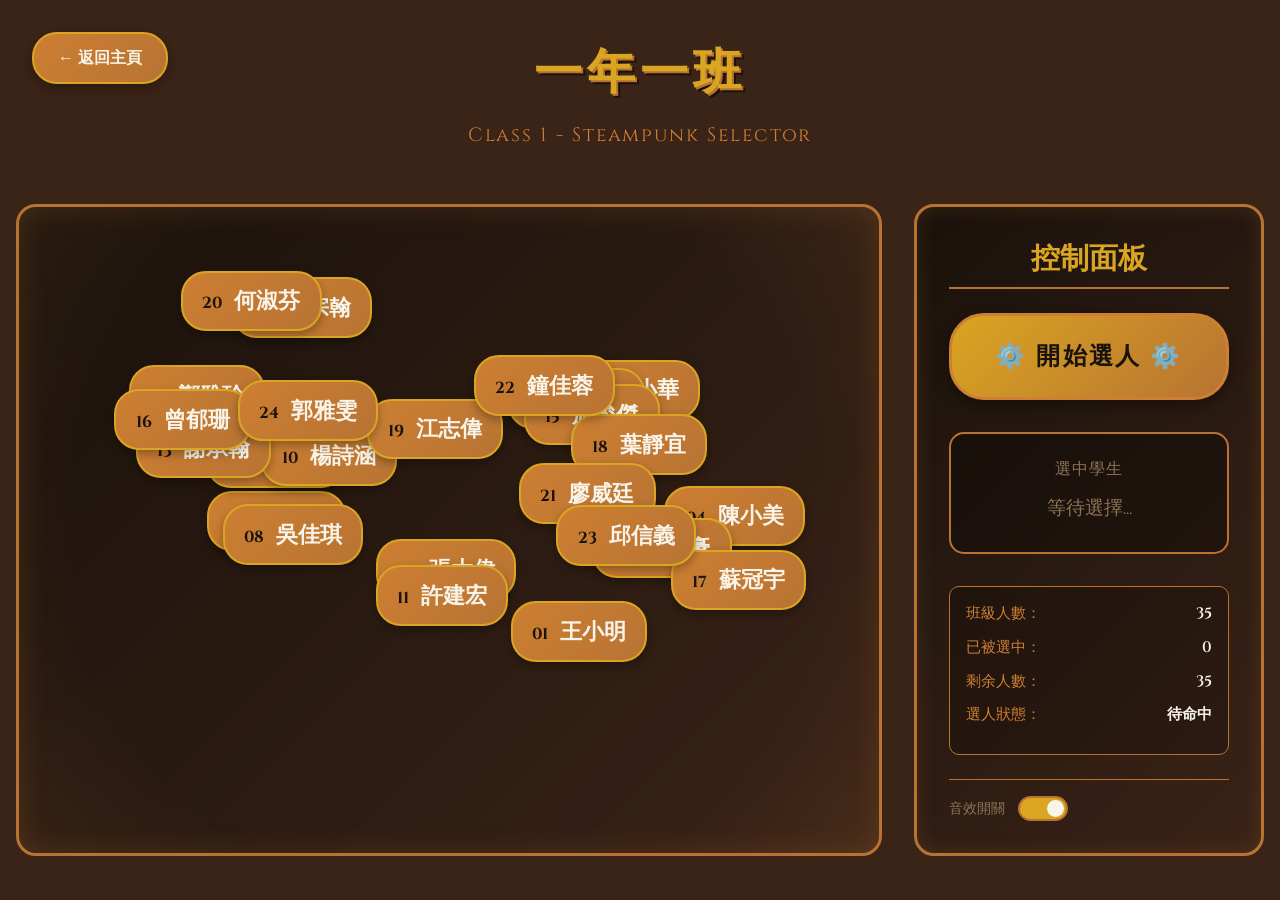
==== classes/class-1.html @ 06fc46eb "第一個版本" ====
<!DOCTYPE html>
<html lang="zh-TW">
<head>
    <meta charset="UTF-8">
    <meta name="viewport" content="width=device-width, initial-scale=1.0">
    <title>一年一班 - 蒸氣龐克選人系統</title>
    
    <!-- Google Fonts -->
    <link rel="preconnect" href="https://fonts.googleapis.com">
    <link rel="preconnect" href="https://fonts.gstatic.com" crossorigin>
    <link href="https://fonts.googleapis.com/css2?family=Cinzel:wght@400;600;700&family=Cinzel+Decorative:wght@700&display=swap" rel="stylesheet">
    
    <!-- 樣式 -->
    <link rel="stylesheet" href="../css/steampunk.css">
    <style>
        /* ===== 班級頁面專用樣式 ===== */
        :root {
            --selection-glow: #ffd700;
        }

        .class-page-container {
            max-width: 1400px;
            margin: 0 auto;
            padding: 1rem;
        }

        /* 頁面標題 */
        .class-header {
            text-align: center;
            padding: 1.5rem 0;
            margin-bottom: 2rem;
            position: relative;
        }

        .back-button {
            position: absolute;
            left: 1rem;
            top: 1rem;
            padding: 0.8rem 1.5rem;
            background: linear-gradient(135deg, var(--steampunk-bronze), var(--steampunk-copper));
            border: 2px solid var(--steampunk-gold);
            border-radius: 25px;
            color: var(--steam-white);
            text-decoration: none;
            font-family: var(--font-content);
            font-weight: 600;
            transition: all 0.3s ease;
            box-shadow: 0 4px 10px rgba(0,0,0,0.3);
        }

        .back-button:hover {
            transform: translateY(-2px);
            box-shadow: 0 6px 15px rgba(0,0,0,0.4);
            background: linear-gradient(135deg, var(--steampunk-gold), var(--steampunk-copper));
        }

        .class-title {
            font-family: var(--font-title);
            font-size: 3rem;
            color: var(--steampunk-gold);
            text-shadow: 2px 2px 0 var(--steampunk-copper), 4px 4px 0 rgba(0,0,0,0.5);
            margin-bottom: 1rem;
            letter-spacing: 0.1em;
        }

        .class-subtitle {
            font-size: 1.2rem;
            color: var(--steampunk-bronze);
            letter-spacing: 0.1em;
        }

        /* 主內容區域 */
        .main-content {
            display: grid;
            grid-template-columns: 1fr 350px;
            gap: 2rem;
            min-height: 600px;
        }

        /* 文字雲區域 */
        .text-cloud-container {
            background: linear-gradient(135deg, var(--steampunk-dark), rgba(58, 35, 23, 0.8));
            border: 3px solid var(--steampunk-copper);
            border-radius: 20px;
            padding: 2rem;
            position: relative;
            overflow: hidden;
            box-shadow: inset 0 0 30px rgba(184, 115, 51, 0.2);
            min-height: 500px;
        }

        .text-cloud-container::before {
            content: '';
            position: absolute;
            top: 0;
            left: 0;
            right: 0;
            bottom: 0;
            background: radial-gradient(circle at center, transparent 70%, rgba(184, 115, 51, 0.1));
            pointer-events: none;
        }

        .text-cloud-area {
            position: relative;
            width: 100%;
            height: 450px;
            overflow: hidden;
        }

        /* 單個學生文字雲元素 */
        .student-cloud-item {
            position: absolute;
            padding: 0.8rem 1.2rem;
            background: linear-gradient(135deg, var(--steampunk-bronze), var(--steampunk-copper));
            border: 2px solid var(--steampunk-gold);
            border-radius: 25px;
            cursor: pointer;
            transition: all 0.3s ease;
            user-select: none;
            box-shadow: 0 4px 10px rgba(0,0,0,0.3);
        }

        .student-cloud-item:hover {
            transform: scale(1.1);
            z-index: 10;
            box-shadow: 0 6px 15px rgba(0,0,0,0.4);
        }

        .student-cloud-item.highlighted {
            background: linear-gradient(135deg, var(--steampunk-gold), #ffd700);
            border-color: #fff;
            transform: scale(1.3);
            z-index: 20;
            box-shadow: 0 0 20px var(--selection-glow);
        }

        .student-cloud-item.selected {
            background: linear-gradient(135deg, #ffd700, var(--steampunk-gold));
            border-color: #fff;
            transform: scale(1.5);
            z-index: 30;
            animation: selection-glow 1s ease;
        }

        @keyframes selection-glow {
            0%, 100% { box-shadow: 0 0 30px var(--selection-glow); }
            50% { box-shadow: 0 0 50px var(--selection-growth), 0 0 70px var(--selection-glow); }
        }

        .seat-number {
            font-family: var(--font-content);
            font-size: 1rem;
            font-weight: 700;
            color: var(--steampunk-dark);
            margin-right: 0.5rem;
        }

        .student-name {
            font-family: var(--font-zh);
            font-size: 1.4rem;
            font-weight: 700;
            color: var(--steam-white);
        }

        /* 右側控制面板 */
        .control-panel {
            background: linear-gradient(135deg, var(--steampunk-dark), rgba(58, 35, 23, 0.8));
            border: 3px solid var(--steampunk-copper);
            border-radius: 20px;
            padding: 2rem;
            height: fit-content;
            box-shadow: inset 0 0 20px rgba(184, 115, 51, 0.2);
        }

        .panel-title {
            font-family: var(--font-title);
            font-size: 1.8rem;
            color: var(--steampunk-gold);
            text-align: center;
            margin-bottom: 1.5rem;
            padding-bottom: 0.5rem;
            border-bottom: 2px solid var(--steampunk-copper);
        }

        /* 選人按鈕 */
        .select-button {
            width: 100%;
            padding: 1.5rem 2rem;
            margin-bottom: 2rem;
            background: linear-gradient(135deg, var(--steampunk-gold), var(--steampunk-copper));
            border: 3px solid var(--steampunk-bronze);
            border-radius: 35px;
            color: var(--steampunk-dark);
            font-family: var(--font-title);
            font-size: 1.5rem;
            font-weight: 700;
            cursor: pointer;
            transition: all 0.3s ease;
            box-shadow: 0 5px 15px rgba(0,0,0,0.4);
            letter-spacing: 0.1em;
        }

        .select-button:hover {
            transform: translateY(-3px);
            box-shadow: 0 8px 20px rgba(0,0,0,0.5);
            background: linear-gradient(135deg, #ffd700, var(--steampunk-gold));
        }

        .select-button:active {
            transform: translateY(-1px);
        }

        .select-button:disabled {
            opacity: 0.6;
            cursor: not-allowed;
            transform: none;
        }

        /* 結果顯示區域 */
        .result-area {
            background: rgba(0,0,0,0.3);
            border: 2px solid var(--steampunk-copper);
            border-radius: 15px;
            padding: 1.5rem;
            margin-bottom: 2rem;
            min-height: 120px;
            display: flex;
            flex-direction: column;
            align-items: center;
            justify-content: center;
        }

        .result-label {
            font-family: var(--font-content);
            font-size: 1rem;
            color: var(--steam-gray);
            margin-bottom: 0.5rem;
            letter-spacing: 0.05em;
        }

        .result-display {
            font-family: var(--font-title);
            font-size: 2rem;
            color: var(--steampunk-gold);
            text-align: center;
            min-height: 2.5rem;
            display: flex;
            align-items: center;
            justify-content: center;
        }

        .result-display .seat {
            font-size: 1.5rem;
            margin-right: 0.5rem;
            color: var(--steampunk-copper);
        }

        .result-display .name {
            font-size: 2.2rem;
            font-weight: 700;
        }

        /* 統計資訊 */
        .stats-area {
            background: rgba(0,0,0,0.2);
            border: 1px solid var(--steampunk-copper);
            border-radius: 10px;
            padding: 1rem;
        }

        .stat-item {
            display: flex;
            justify-content: space-between;
            margin-bottom: 0.8rem;
            font-family: var(--font-content);
            font-size: 0.95rem;
        }

        .stat-label {
            color: var(--steampunk-bronze);
        }

        .stat-value {
            color: var(--steam-white);
            font-weight: 600;
        }

        /* 音效控制 */
        .audio-controls {
            margin-top: 1.5rem;
            padding-top: 1rem;
            border-top: 1px solid var(--steampunk-copper);
        }

        .audio-toggle {
            display: flex;
            align-items: center;
            gap: 0.8rem;
            font-family: var(--font-content);
            font-size: 0.9rem;
            color: var(--steam-gray);
        }

        .toggle-switch {
            width: 50px;
            height: 25px;
            background: var(--steampunk-dark);
            border: 2px solid var(--steampunk-copper);
            border-radius: 13px;
            position: relative;
            cursor: pointer;
            transition: background 0.3s ease;
        }

        .toggle-switch.active {
            background: var(--steampunk-gold);
        }

        .toggle-switch::before {
            content: '';
            position: absolute;
            top: 2px;
            left: 2px;
            width: 17px;
            height: 17px;
            background: var(--steam-white);
            border-radius: 50%;
            transition: transform 0.3s ease;
        }

        .toggle-switch.active::before {
            transform: translateX(25px);
        }

        /* 響應式設計 */
        @media (max-width: 1024px) {
            .main-content {
                grid-template-columns: 1fr;
                gap: 1.5rem;
            }

            .class-title {
                font-size: 2.2rem;
            }
        }

        @media (max-width: 768px) {
            .class-page-container {
                padding: 0.5rem;
            }

            .class-title {
                font-size: 1.8rem;
            }

            .text-cloud-container {
                padding: 1rem;
            }

            .text-cloud-area {
                height: 350px;
            }

            .control-panel {
                padding: 1.5rem;
            }

            .student-cloud-item {
                padding: 0.6rem 1rem;
            }

            .student-name {
                font-size: 1.2rem;
            }

            .select-button {
                font-size: 1.2rem;
                padding: 1.2rem 1.5rem;
            }

            .back-button {
                position: relative;
                left: 0;
                top: 0;
                margin-bottom: 1rem;
                display: inline-block;
            }
        }

        /* 載入動畫 */
        .loading-overlay {
            position: fixed;
            top: 0;
            left: 0;
            width: 100%;
            height: 100%;
            background: rgba(26, 18, 12, 0.95);
            display: flex;
            flex-direction: column;
            justify-content: center;
            align-items: center;
            z-index: 1000;
            transition: opacity 0.5s ease;
        }

        .loading-overlay.fade-out {
            opacity: 0;
            pointer-events: none;
        }

        .loading-text {
            font-family: var(--font-title);
            font-size: 2rem;
            color: var(--steampunk-gold);
            margin-bottom: 2rem;
            letter-spacing: 0.1em;
        }

        .loading-gear {
            width: 100px;
            height: 100px;
            border: 5px solid var(--steampunk-copper);
            border-top: 5px solid var(--steampunk-gold);
            border-radius: 50%;
            animation: loading-rotate 1s linear infinite;
        }

        @keyframes loading-rotate {
            from { transform: rotate(0deg); }
            to { transform: rotate(360deg); }
        }
    </style>
</head>
<body>
    <!-- 載入畫面 -->
    <div class="loading-overlay" id="loadingOverlay">
        <div class="loading-text">系統初始化中...</div>
        <div class="loading-gear"></div>
    </div>

    <!-- 主容器 -->
    <div class="class-page-container">
        <!-- 頁面標題 -->
        <header class="class-header">
            <a href="../index.html" class="back-button">← 返回主頁</a>
            <h1 class="class-title">一年一班</h1>
            <p class="class-subtitle">Class 1 - Steampunk Selector</p>
        </header>

        <!-- 主內容區域 -->
        <div class="main-content">
            <!-- 文字雲區域 -->
            <div class="text-cloud-container">
                <div class="text-cloud-area" id="textCloudArea">
                    <!-- 學生文字雲將由 JavaScript 動態生成 -->
                </div>
            </div>

            <!-- 控制面板 -->
            <aside class="control-panel">
                <h2 class="panel-title">控制面板</h2>
                
                <!-- 選人按鈕 -->
                <button class="select-button" id="selectButton" onclick="startSelection()">
                    ⚙️ 開始選人 ⚙️
                </button>

                <!-- 結果顯示 -->
                <div class="result-area">
                    <div class="result-label">選中學生</div>
                    <div class="result-display" id="resultDisplay">
                        <span style="color: var(--steam-gray); font-size: 1.2rem;">等待選擇...</span>
                    </div>
                </div>

                <!-- 統計資訊 -->
                <div class="stats-area">
                    <div class="stat-item">
                        <span class="stat-label">班級人數：</span>
                        <span class="stat-value" id="totalStudents">35</span>
                    </div>
                    <div class="stat-item">
                        <span class="stat-label">已被選中：</span>
                        <span class="stat-value" id="selectedCount">0</span>
                    </div>
                    <div class="stat-item">
                        <span class="stat-label">剩余人數：</span>
                        <span class="stat-value" id="remainingCount">35</span>
                    </div>
                    <div class="stat-item">
                        <span class="stat-label">選人狀態：</span>
                        <span class="stat-value" id="selectionStatus">待命中</span>
                    </div>
                </div>

                <!-- 音效控制 -->
                <div class="audio-controls">
                    <div class="audio-toggle">
                        <span>音效開關</span>
                        <div class="toggle-switch active" id="audioToggle" onclick="toggleAudio()"></div>
                    </div>
                </div>
            </aside>
        </div>
    </div>

    <!-- JavaScript -->
    <script src="../js/text-cloud.js"></script>
    <script src="../js/student-picker.js"></script>
    <script>
        // 班級專屬數據 - 一年一班學生
        const currentClassData = [
            { seat: '01', name: '王小明' },
            { seat: '02', name: '李小華' },
            { seat: '03', name: '張大偉' },
            { seat: '04', name: '陳小美' },
            { seat: '05', name: '劉小強' },
            { seat: '06', name: '林雅惠' },
            { seat: '07', name: '黃志豪' },
            { seat: '08', name: '吳佳琪' },
            { seat: '09', name: '蔡宗翰' },
            { seat: '10', name: '楊詩涵' },
            { seat: '11', name: '許建宏' },
            { seat: '12', name: '鄭雅玲' },
            { seat: '13', name: '謝承翰' },
            { seat: '14', name: '周曉婷' },
            { seat: '15', name: '施俊傑' },
            { seat: '16', name: '曾郁珊' },
            { seat: '17', name: '蘇冠宇' },
            { seat: '18', name: '葉靜宜' },
            { seat: '19', name: '江志偉' },
            { seat: '20', name: '何淑芬' },
            { seat: '21', name: '廖威廷' },
            { seat: '22', name: '鐘佳蓉' },
            { seat: '23', name: '邱信義' },
            { seat: '24', name: '郭雅雯' },
            { seat: '25', name: '簡明豪' },
            { seat: '26', name: '袁美玲' },
            { seat: '27', name: '林凱文' },
            { seat: '28', name: '翁雅琪' },
            { seat: '29', name: '溫家豪' },
            { seat: '30', name: '余雅婷' },
            { seat: '31', name: '葉俊宏' },
            { seat: '32', name: '游雅慧' },
            { seat: '33', name: '李智偉' },
            { seat: '34', name: '陳雅萍' },
            { seat: '35', name: '張家豪' }
        ];

        // 頁面初始化
        document.addEventListener('DOMContentLoaded', function() {
            initializeClassPage();
        });

        function initializeClassPage() {
            // 隱藏載入畫面
            setTimeout(() => {
                document.getElementById('loadingOverlay').classList.add('fade-out');
            }, 1000);

            // 初始化文字雲
            const textCloudArea = document.getElementById('textCloudArea');
            initializeTextCloud(textCloudArea, currentClassData);

            // 初始化選人系統
            initializeStudentPicker(currentClassData);

            // 初始化音效
            initializeAudio();

            console.log('一年一班頁面初始化完成 🎓⚙️');
        }
    </script>
</body>
</html>
---- css/steampunk.css ----
/* =================================
 * 蒸氣龐克風格核心樣式
 * Steamvunk CSS Theme
 * ================================= */

@import url('https://fonts.googleapis.com/css2?family=Cinzel:wght@400;600;700&family=Cinzel+Decorative:wght@700&display=swap');

/* ===== 變數定義 ===== */
:root {
  --steampunk-brown: #3a2317;     /* 主背景 - 深褐色 */
  --steampunk-copper: #b87333;    /* 銅色 - 強調色 */
  --steampunk-bronze: #cd7f32;    /* 青銅色 - 次要色 */
  --steampunk-gold: #daa520;      /* 金色 - 高光 */
  --steampunk-rust: #9e3e0f;      /* 鏽色 - 細節 */
  --steampunk-dark: #1a120c;       /* 極深色 - 深度 */
  --steam-white: #f8f4e9;         /* 米白色 */
  --steam-gray: #8b7355;          /* 蒸汽灰 */
  /* 字體變數 */
  --font-title: 'Cinzel Decorative', serif;
  --font-content: 'Cinzel', serif;
  --font-zh: 'Noto Serif TC', '微軟正黑體', 'Microsoft JhengHei', serif;
}

/* ===== 全局樣式 ===== */
* {
  margin: 0;
  padding: 0;
  box-sizing: border-box;
}

body {
  font-family: var(--font-content), var(--font-zh);
  background-color: var(--steampunk-brown);
  color: var(--steam-white);
  overflow-x: hidden;
  position: relative;
  min-height: 100vh;
}

/* ===== 背景動畫 - 蒸汽粒子 ===== */
.bg-animation {
  position: fixed;
  top: 0;
  left: 0;
  width: 100%;
  height: 100%;
  z-index: -1;
  pointer-events: none;
}

.steam-particle {
  position: absolute;
  background: radial-gradient(circle, rgba(184, 115, 51, 0.3) 0%, transparent 70%);
  border-radius: 50%;
  animation: steam-float 15s infinite;
}

.steam-particle:nth-child(1) { width: 80px; height: 80px; top: 10%; left: 5%; animation-delay: 0s; }
.steam-particle:nth-child(2) { width: 60px; height: 60px; top: 70%; left: 85%; animation-delay: 3s; }
.steam-particle:nth-child(3) { width: 100px; height: 100px; top: 40%; left: 60%; animation-delay: 6s; }
.steam-particle:nth-child(4) { width: 50px; height: 50px; top: 80%; left: 20%; animation-delay: 9s; }
.steam-particle:nth-child(5) { width: 70px; height: 70px; top: 20%; left: 75%; animation-delay: 12s; }

@keyframes steam-float {
  0% {
    transform: translateY(0) translateX(0) scale(0.8);
    opacity: 0.3;
  }
  25% {
    transform: translateY(-50px) translateX(20px) scale(1);
    opacity: 0.5;
  }
  50% {
    transform: translateY(-100px) translateX(-10px) scale(1.2);
    opacity: 0.4;
  }
  75% {
    transform: translateY(-150px) translateX(30px) scale(1);
    opacity: 0.2;
  }
  100% {
    transform: translateY(-200px) translateX(0) scale(0.8);
    opacity: 0;
  }
}

/* ===== 背景齒輪 ===== */
.gear-bg {
  position: absolute;
  background: linear-gradient(45deg, var(--steampunk-copper), var(--steampunk-bronze));
  border-radius: 50%;
  opacity: 0.1;
  animation: gear-rotate 60s linear infinite;
}

.gear-bg::before {
  content: '';
  position: absolute;
  top: 20%;
  left: 20%;
  width: 60%;
  height: 60%;
  background: var(--steampunk-brown);
  border-radius: 50%;
}

.gear-bg::after {
  content: '';
  position: absolute;
  top: 0;
  left: 45%;
  width: 10%;
  height: 100%;
  background: var(--steampunk-copper);
  box-shadow: 
    0 0 0 15px var(--steampunk-copper),
    0 0 0 30px var(--steampunk-brown),
    0 0 0 40px var(--steampunk-copper);
}

#gear1 {
  width: 200px;
  height: 200px;
  top: -50px;
  right: -50px;
  animation-duration: 120s;
}

#gear2 {
  width: 150px;
  height: 150px;
  bottom: 10%;
  left: -30px;
  animation-duration: 80s;
  animation-direction: reverse;
}

@keyframes gear-rotate {
  from { transform: rotate(0deg); }
  to { transform: rotate(360deg); }
}

/* ===== 主容器 ===== */
.main-container {
  max-width: 1200px;
  margin: 0 auto;
  padding: 2rem;
  position: relative;
  z-index: 10;
}

/* ===== 標題區域 ===== */
.title-section {
  text-align: center;
  margin-bottom: 4rem;
  padding: 2rem 0;
  position: relative;
}

.title-decoration {
  display: flex;
  align-items: center;
  justify-content: center;
  gap: 2rem;
  margin-bottom: 1rem;
}

.gear-title {
  width: 60px;
  height: 60px;
  background: radial-gradient(circle, var(--steampunk-gold) 20%, var(--steampunk-copper) 40%, transparent 60%);
  border: 3px solid var(--steampunk-gold);
  border-radius: 50%;
  position: relative;
  animation: gear-rotate 20s linear infinite;
}

.gear-title::before {
  content: '';
  position: absolute;
  top: 30%;
  left: 30%;
  width: 40%;
  height: 40%;
  background: var(--steampunk-brown);
  border-radius: 50%;
}

.steampunk-main-title {
  font-family: var(--font-title);
  font-size: 3.5rem;
  font-weight: 700;
  color: var(--steampunk-gold);
  text-shadow: 
    3px 3px 0 var(--steampunk-copper),
    6px 6px 0 rgba(0, 0, 0, 0.5);
  letter-spacing: 0.1em;
  line-height: 1.2;
}

.subtitle {
  font-family: var(--font-content);
  font-size: 1.2rem;
  color: var(--steampunk-bronze);
  letter-spacing: 0.1em;
  margin-top: 0.5rem;
}

.deco-line {
  width: 200px;
  height: 4px;
  margin: 2rem auto 0;
  background: linear-gradient(to right, transparent, var(--steampunk-copper), var(--steampunk-gold), var(--steampunk-copper), transparent);
  position: relative;
}

.deco-line::before,
.deco-line::after {
  content: '◆';
  position: absolute;
  top: -8px;
  color: var(--steampunk-gold);
  font-size: 1.5rem;
}

.deco-line::before { left: -20px; }
.deco-line::after { right: -20px; }

/* ===== 區域標題 ===== */
.section-title {
  font-family: var(--font-title);
  font-size: 2.5rem;
  font-weight: 700;
  color: var(--steampunk-gold);
  text-align: center;
  margin-bottom: 3rem;
  text-shadow: 2px 2px 0 var(--steampunk-copper);
  letter-spacing: 0.1em;
}

/* ===== 班級網格 ===== */
.class-grid {
  display: grid;
  grid-template-columns: repeat(auto-fit, minmax(300px, 1fr));
  gap: 2rem;
  margin-bottom: 4rem;
}

/* ===== 班級卡片 ===== */
.class-card {
  display: block;
  text-decoration: none;
  color: inherit;
  position: relative;
  transition: transform 0.3s ease, filter 0.3s ease;
}

.class-card:hover {
  transform: translateY(-5px);
  filter: brightness(1.2);
}

.card-content {
  background: linear-gradient(135deg, var(--steampunk-dark), var(--steampunk-brown));
  border: 3px solid var(--steampunk-copper);
  border-radius: 15px;
  padding: 2rem;
  position: relative;
  overflow: hidden;
  box-shadow: 
    0 5px 15px rgba(0, 0, 0, 0.5),
    inset 0 0 20px rgba(184, 115, 51, 0.2);
}

.card-content::before {
  content: '';
  position: absolute;
  top: -2px;
  left: -2px;
  right: -2px;
  bottom: -2px;
  background: linear-gradient(45deg, var(--steampunk-gold), var(--steampunk-copper), var(--steampunk-bronze));
  border-radius: 15px;
  opacity: 0.3;
  z-index: -1;
}

.class-icon {
  display: flex;
  align-items: center;
  justify-content: center;
  margin-bottom: 1.5rem;
  position: relative;
}

.gear-small {
  width: 80px;
  height: 80px;
  background: radial-gradient(circle, var(--steampunk-gold) 25%, var(--steampunk-copper) 45%, transparent 55%);
  border: 4px solid var(--steampunk-gold);
  border-radius: 50%;
  position: relative;
  animation: gear-rotate 10s linear infinite;
}

.gear-small::before {
  content: '';
  position: absolute;
  top: 25%;
  left: 25%;
  width: 50%;
  height: 50%;
  background: var(--steampunk-dark);
  border-radius: 50%;
}

.class-number {
  position: absolute;
  font-family: var(--font-content);
  font-size: 1.8rem;
  font-weight: 700;
  color: var(--steam-white);
  text-shadow: 1px 1px 2px rgba(0, 0, 0, 0.8);
}

.class-name {
  font-family: var(--font-title);
  font-size: 1.8rem;
  font-weight: 700;
  color: var(--steampunk-bronze);
  text-align: center;
  margin-bottom: 0.5rem;
  letter-spacing: 0.05em;
}

.class-info {
  font-family: var(--font-content);
  font-size: 1.1rem;
  color: var(--steam-gray);
  text-align: center;
  margin-bottom: 1.5rem;
}

/* 卡片裝飾鉚釘 */
.card-decoration {
  display: flex;
  justify-content: space-between;
  position: absolute;
  bottom: 10px;
  left: 20px;
  right: 20px;
}

.rivet {
  width: 12px;
  height: 12px;
  background: radial-gradient(circle, var(--steampunk-gold) 20%, var(--steampunk-copper) 80%);
  border-radius: 50%;
  box-shadow: inset 1px 1px 2px rgba(0, 0, 0, 0.5);
}

/* 新增班級卡片 */
.add-new-card .card-content {
  background: linear-gradient(135deg, var(--steampunk-dark), var(--steampunk-brown));
  border: 3px dashed var(--steampunk-copper);
  opacity: 0.7;
}

.add-new-card:hover .card-content {
  opacity: 1;
  border-style: solid;
}

.add-new-card .plus-icon {
  font-size: 3rem;
  color: var(--steampunk-gold);
  font-weight: 700;
}

/* ===== 底部裝飾 ===== */
.bottom-decoration {
  margin-top: 4rem;
  padding-top: 2rem;
  border-top: 2px solid var(--steampunk-copper);
}

.steam-pipe {
  display: flex;
  align-items: center;
  justify-content: center;
  margin-bottom: 2rem;
}

.pipe-section {
  width: 100px;
  height: 30px;
  background: linear-gradient(to bottom, var(--steampunk-copper), var(--steampunk-bronze));
  border: 2px solid var(--steampunk-gold);
  position: relative;
}

.pipe-section::before,
.pipe-section::after {
  content: '';
  position: absolute;
  top: -5px;
  width: 4px;
  height: 40px;
  background: var(--steampunk-gold);
}

.pipe-section::before { left: 10px; }
.pipe-section::after { right: 10px; }

.pipe-valve {
  width: 40px;
  height: 40px;
  background: radial-gradient(circle, var(--steampunk-gold) 30%, var(--steampunk-copper));
  border: 3px solid var(--steampunk-bronze);
  border-radius: 50%;
  position: relative;
  margin: 0 -5px;
}

.pipe-valve::before {
  content: '';
  position: absolute;
  top: 50%;
  left: 50%;
  transform: translate(-50%, -50%);
  width: 3px;
  height: 20px;
  background: var(--steampunk-dark);
}

.copyright {
  text-align: center;
  font-family: var(--font-content);
  font-size: 0.9rem;
  color: var(--steam-gray);
  letter-spacing: 0.05em;
}

/* ===== 響應式設計 ===== */
@media (max-width: 768px) {
  .main-container {
    padding: 1rem;
  }
  
  .steampunk-main-title {
    font-size: 2.5rem;
  }
  
  .title-decoration {
    flex-direction: column;
    gap: 1rem;
  }
  
  .section-title {
    font-size: 2rem;
  }
  
  .class-grid {
    grid-template-columns: 1fr;
    gap: 1.5rem;
  }
  
  .card-content {
    padding: 1.5rem;
  }
  
  .gear-small {
    width: 60px;
    height: 60px;
  }
  
  .class-name {
    font-size: 1.5rem;
  }
}

@media (max-width: 480px) {
  .steampunk-main-title {
    font-size: 2rem;
  }
  
  .card-content {
    padding: 1.2rem;
  }
}
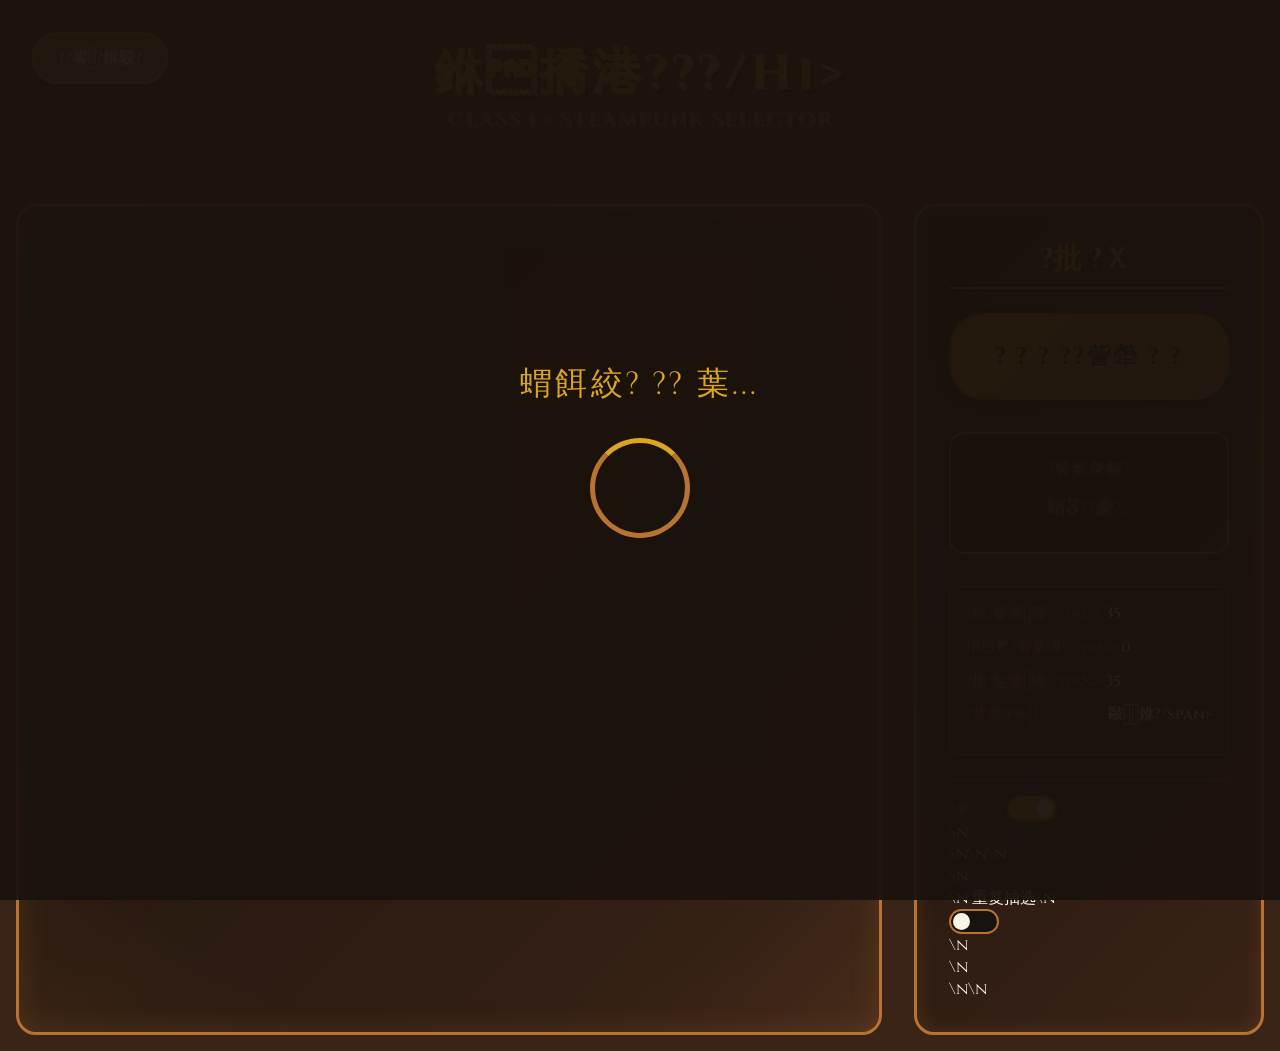
==== commit 37356f4f: "第二個版本" ====
--- a/classes/class-1.html
+++ b/classes/class-1.html
@@ -1,19 +1,19 @@
-<!DOCTYPE html>
+﻿<!DOCTYPE html>
 <html lang="zh-TW">
 <head>
     <meta charset="UTF-8">
     <meta name="viewport" content="width=device-width, initial-scale=1.0">
-    <title>一年一班 - 蒸氣龐克選人系統</title>
+    <title>銝撟港???- ?豢除樴??訾犖蝟餌絞</title>
     
     <!-- Google Fonts -->
     <link rel="preconnect" href="https://fonts.googleapis.com">
     <link rel="preconnect" href="https://fonts.gstatic.com" crossorigin>
     <link href="https://fonts.googleapis.com/css2?family=Cinzel:wght@400;600;700&family=Cinzel+Decorative:wght@700&display=swap" rel="stylesheet">
     
-    <!-- 樣式 -->
+    <!-- 璅?? -->
     <link rel="stylesheet" href="../css/steampunk.css">
     <style>
-        /* ===== 班級頁面專用樣式 ===== */
+        /* ===== ?剔??撠璅?? ===== */
         :root {
             --selection-glow: #ffd700;
         }
@@ -24,7 +24,7 @@
             padding: 1rem;
         }
 
-        /* 頁面標題 */
+        /* ?璅? */
         .class-header {
             text-align: center;
             padding: 1.5rem 0;
@@ -69,7 +69,7 @@
             letter-spacing: 0.1em;
         }
 
-        /* 主內容區域 */
+        /* 銝餃摰孵???*/
         .main-content {
             display: grid;
             grid-template-columns: 1fr 350px;
@@ -77,7 +77,7 @@
             min-height: 600px;
         }
 
-        /* 文字雲區域 */
+        /* ???脣???*/
         .text-cloud-container {
             background: linear-gradient(135deg, var(--steampunk-dark), rgba(58, 35, 23, 0.8));
             border: 3px solid var(--steampunk-copper);
@@ -107,7 +107,7 @@
             overflow: hidden;
         }
 
-        /* 單個學生文字雲元素 */
+        /* ?桀飛??摮?? */
         .student-cloud-item {
             position: absolute;
             padding: 0.8rem 1.2rem;
@@ -162,7 +162,7 @@
             color: var(--steam-white);
         }
 
-        /* 右側控制面板 */
+        /* ?喳?批?Ｘ */
         .control-panel {
             background: linear-gradient(135deg, var(--steampunk-dark), rgba(58, 35, 23, 0.8));
             border: 3px solid var(--steampunk-copper);
@@ -182,7 +182,7 @@
             border-bottom: 2px solid var(--steampunk-copper);
         }
 
-        /* 選人按鈕 */
+        /* ?訾犖?? */
         .select-button {
             width: 100%;
             padding: 1.5rem 2rem;
@@ -216,7 +216,7 @@
             transform: none;
         }
 
-        /* 結果顯示區域 */
+        /* 蝯?憿舐內???*/
         .result-area {
             background: rgba(0,0,0,0.3);
             border: 2px solid var(--steampunk-copper);
@@ -260,7 +260,7 @@
             font-weight: 700;
         }
 
-        /* 統計資訊 */
+        /* 蝯梯?鞈? */
         .stats-area {
             background: rgba(0,0,0,0.2);
             border: 1px solid var(--steampunk-copper);
@@ -285,7 +285,7 @@
             font-weight: 600;
         }
 
-        /* 音效控制 */
+        /* ?單??批 */
         .audio-controls {
             margin-top: 1.5rem;
             padding-top: 1rem;
@@ -332,7 +332,7 @@
             transform: translateX(25px);
         }
 
-        /* 響應式設計 */
+        /* ?踵?撘身閮?*/
         @media (max-width: 1024px) {
             .main-content {
                 grid-template-columns: 1fr;
@@ -387,7 +387,7 @@
             }
         }
 
-        /* 載入動畫 */
+        /* 頛? */
         .loading-overlay {
             position: fixed;
             top: 0;
@@ -432,73 +432,73 @@
     </style>
 </head>
 <body>
-    <!-- 載入畫面 -->
+    <!-- 頛?恍 -->
     <div class="loading-overlay" id="loadingOverlay">
-        <div class="loading-text">系統初始化中...</div>
+        <div class="loading-text">蝟餌絞???葉...</div>
         <div class="loading-gear"></div>
     </div>
 
-    <!-- 主容器 -->
+    <!-- 銝餃捆??-->
     <div class="class-page-container">
-        <!-- 頁面標題 -->
+        <!-- ?璅? -->
         <header class="class-header">
-            <a href="../index.html" class="back-button">← 返回主頁</a>
-            <h1 class="class-title">一年一班</h1>
+            <a href="../index.html" class="back-button">??餈?銝駁?</a>
+            <h1 class="class-title">銝撟港???/h1>
             <p class="class-subtitle">Class 1 - Steampunk Selector</p>
         </header>
 
-        <!-- 主內容區域 -->
+        <!-- 銝餃摰孵???-->
         <div class="main-content">
-            <!-- 文字雲區域 -->
+            <!-- ???脣???-->
             <div class="text-cloud-container">
                 <div class="text-cloud-area" id="textCloudArea">
-                    <!-- 學生文字雲將由 JavaScript 動態生成 -->
+                    <!-- 摮貊????脣???JavaScript ???? -->
                 </div>
             </div>
 
-            <!-- 控制面板 -->
+            <!-- ?批?Ｘ -->
             <aside class="control-panel">
-                <h2 class="panel-title">控制面板</h2>
+                <h2 class="panel-title">?批?Ｘ</h2>
                 
-                <!-- 選人按鈕 -->
+                <!-- ?訾犖?? -->
                 <button class="select-button" id="selectButton" onclick="startSelection()">
-                    ⚙️ 開始選人 ⚙️
+                    ?? ???訾犖 ??
                 </button>
 
-                <!-- 結果顯示 -->
+                <!-- 蝯?憿舐內 -->
                 <div class="result-area">
-                    <div class="result-label">選中學生</div>
+                    <div class="result-label">?訾葉摮貊?</div>
                     <div class="result-display" id="resultDisplay">
-                        <span style="color: var(--steam-gray); font-size: 1.2rem;">等待選擇...</span>
+                        <span style="color: var(--steam-gray); font-size: 1.2rem;">蝑??豢?...</span>
                     </div>
                 </div>
 
-                <!-- 統計資訊 -->
+                <!-- 蝯梯?鞈? -->
                 <div class="stats-area">
                     <div class="stat-item">
-                        <span class="stat-label">班級人數：</span>
+                        <span class="stat-label">?剔?鈭箸嚗?/span>
                         <span class="stat-value" id="totalStudents">35</span>
                     </div>
                     <div class="stat-item">
-                        <span class="stat-label">已被選中：</span>
+                        <span class="stat-label">撌脰◤?訾葉嚗?/span>
                         <span class="stat-value" id="selectedCount">0</span>
                     </div>
                     <div class="stat-item">
-                        <span class="stat-label">剩余人數：</span>
+                        <span class="stat-label">?拐?鈭箸嚗?/span>
                         <span class="stat-value" id="remainingCount">35</span>
                     </div>
                     <div class="stat-item">
-                        <span class="stat-label">選人狀態：</span>
-                        <span class="stat-value" id="selectionStatus">待命中</span>
+                        <span class="stat-label">?訾犖???</span>
+                        <span class="stat-value" id="selectionStatus">敺銝?/span>
                     </div>
                 </div>
 
-                <!-- 音效控制 -->
+                <!-- ?單??批 -->
                 <div class="audio-controls">
                     <div class="audio-toggle">
-                        <span>音效開關</span>
+                        <span>?單???</span>
                         <div class="toggle-switch active" id="audioToggle" onclick="toggleAudio()"></div>
-                    </div>
+                    </div>\n</div>\n\n<!-- 重复抽选控制 -->\n<div class='selection-controls'>\n    <div class='selection-toggle'>\n        <span>重复抽选</span>\n        <div class='toggle-switch' id='repeatToggle' onclick='toggleRepeat()'></div>\n    </div>\n</div>\n\n</div>
                 </div>
             </aside>
         </div>
@@ -508,68 +508,64 @@
     <script src="../js/text-cloud.js"></script>
     <script src="../js/student-picker.js"></script>
     <script>
-        // 班級專屬數據 - 一年一班學生
-        const currentClassData = [
-            { seat: '01', name: '王小明' },
-            { seat: '02', name: '李小華' },
-            { seat: '03', name: '張大偉' },
-            { seat: '04', name: '陳小美' },
-            { seat: '05', name: '劉小強' },
-            { seat: '06', name: '林雅惠' },
-            { seat: '07', name: '黃志豪' },
-            { seat: '08', name: '吳佳琪' },
-            { seat: '09', name: '蔡宗翰' },
-            { seat: '10', name: '楊詩涵' },
-            { seat: '11', name: '許建宏' },
-            { seat: '12', name: '鄭雅玲' },
-            { seat: '13', name: '謝承翰' },
-            { seat: '14', name: '周曉婷' },
-            { seat: '15', name: '施俊傑' },
-            { seat: '16', name: '曾郁珊' },
-            { seat: '17', name: '蘇冠宇' },
-            { seat: '18', name: '葉靜宜' },
-            { seat: '19', name: '江志偉' },
-            { seat: '20', name: '何淑芬' },
-            { seat: '21', name: '廖威廷' },
-            { seat: '22', name: '鐘佳蓉' },
-            { seat: '23', name: '邱信義' },
-            { seat: '24', name: '郭雅雯' },
-            { seat: '25', name: '簡明豪' },
-            { seat: '26', name: '袁美玲' },
-            { seat: '27', name: '林凱文' },
-            { seat: '28', name: '翁雅琪' },
-            { seat: '29', name: '溫家豪' },
-            { seat: '30', name: '余雅婷' },
-            { seat: '31', name: '葉俊宏' },
-            { seat: '32', name: '游雅慧' },
-            { seat: '33', name: '李智偉' },
-            { seat: '34', name: '陳雅萍' },
-            { seat: '35', name: '張家豪' }
+        // ?剔?撠惇?豢? - 銝撟港??剖飛??        const currentClassData = [
+            { seat: '01', name: '???? },
+            { seat: '02', name: '???? },
+            { seat: '03', name: '撘萄之?? },
+            { seat: '04', name: '?喳?蝢? },
+            { seat: '05', name: '??撘? },
+            { seat: '06', name: '???? },
+            { seat: '07', name: '暺?鞊? },
+            { seat: '08', name: '?喃蔔?? },
+            { seat: '09', name: '?∪?蝧? },
+            { seat: '10', name: '璆帘瘨? },
+            { seat: '11', name: '閮勗遣摰? },
+            { seat: '12', name: '?剝??? },
+            { seat: '13', name: '雓蝧? },
+            { seat: '14', name: '?冽?憍? },
+            { seat: '15', name: '?賭??? },
+            { seat: '16', name: '?暸??? },
+            { seat: '17', name: '??摰? },
+            { seat: '18', name: '??摰? },
+            { seat: '19', name: '瘙??? },
+            { seat: '20', name: '雿??? },
+            { seat: '21', name: '撱?撱? },
+            { seat: '22', name: '?蔔?? },
+            { seat: '23', name: '?曹縑蝢? },
+            { seat: '24', name: '?剝??? },
+            { seat: '25', name: '蝪⊥?鞊? },
+            { seat: '26', name: '鋡??? },
+            { seat: '27', name: '??? },
+            { seat: '28', name: '蝧??? },
+            { seat: '29', name: '皞怠振鞊? },
+            { seat: '30', name: '雿?憍? },
+            { seat: '31', name: '??摰? },
+            { seat: '32', name: '皜賊??? },
+            { seat: '33', name: '??? },
+            { seat: '34', name: '?喲??? },
+            { seat: '35', name: '撘萄振鞊? }
         ];
 
-        // 頁面初始化
-        document.addEventListener('DOMContentLoaded', function() {
+        // ?????        document.addEventListener('DOMContentLoaded', function() {
             initializeClassPage();
         });
 
         function initializeClassPage() {
-            // 隱藏載入畫面
+            // ?梯?頛?恍
             setTimeout(() => {
                 document.getElementById('loadingOverlay').classList.add('fade-out');
             }, 1000);
 
-            // 初始化文字雲
+            // ????摮
             const textCloudArea = document.getElementById('textCloudArea');
             initializeTextCloud(textCloudArea, currentClassData);
 
-            // 初始化選人系統
-            initializeStudentPicker(currentClassData);
-
-            // 初始化音效
-            initializeAudio();
-
-            console.log('一年一班頁面初始化完成 🎓⚙️');
+            // ???鈭箇頂蝯?            initializeStudentPicker(currentClassData);
+
+            // ?????            initializeAudio();
+
+            console.log('銝撟港??剝??Ｗ?憪?摰? ????');
         }
     </script>
 </body>
-</html>+</html>
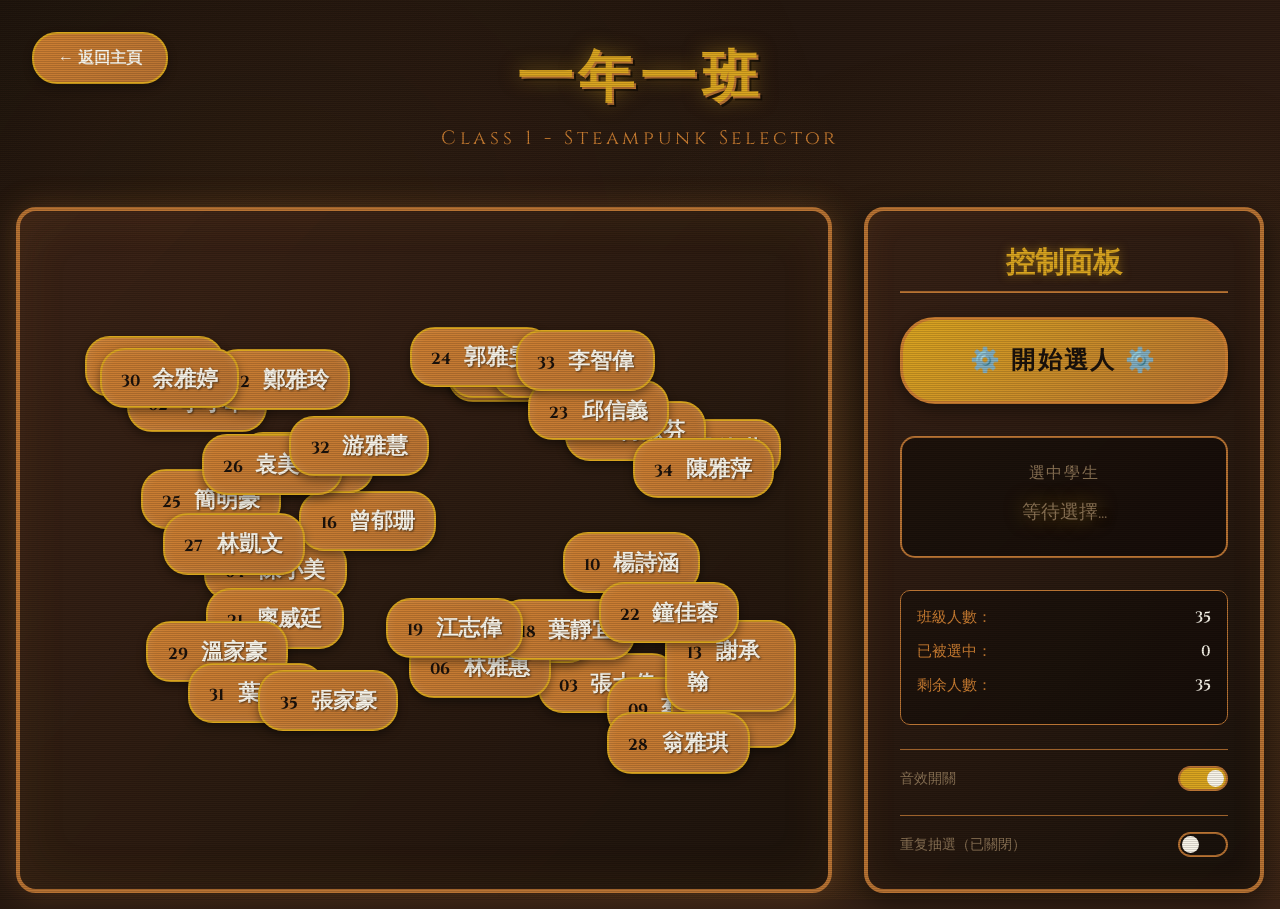
==== commit c4526ae9: "修復BUG" ====
--- a/classes/class-1.html
+++ b/classes/class-1.html
@@ -1,30 +1,134 @@
-﻿<!DOCTYPE html>
+<!DOCTYPE html>
 <html lang="zh-TW">
 <head>
     <meta charset="UTF-8">
     <meta name="viewport" content="width=device-width, initial-scale=1.0">
-    <title>銝撟港???- ?豢除樴??訾犖蝟餌絞</title>
-    
-    <!-- Google Fonts -->
+    <title>一年一班 - 蒸氣龐克選人系統</title>
     <link rel="preconnect" href="https://fonts.googleapis.com">
     <link rel="preconnect" href="https://fonts.gstatic.com" crossorigin>
-    <link href="https://fonts.googleapis.com/css2?family=Cinzel:wght@400;600;700&family=Cinzel+Decorative:wght@700&display=swap" rel="stylesheet">
-    
-    <!-- 璅?? -->
-    <link rel="stylesheet" href="../css/steampunk.css">
+    <link href="https://fonts.googleapis.com/css2?family=Cinzel:wght@400;700&family=Cinzel+Decorative:wght@700&display=swap" rel="stylesheet">
     <style>
-        /* ===== ?剔??撠璅?? ===== */
+        /* ===== 蒸氣龐克核心變數 ===== */
         :root {
-            --selection-glow: #ffd700;
-        }
-
+            --sp-brown: #3a2317;
+            --sp-copper: #b87333;
+            --sp-bronze: #cd7f32;
+            --sp-gold: #daa520;
+            --sp-rust: #9e3e0f;
+            --sp-dark: #1a120c;
+            --sp-white: #f8f4e9;
+            --sp-gray: #8b7355;
+            --font-title: 'Cinzel Decorative', serif;
+            --font-content: 'Cinzel', serif;
+            --font-zh: 'Microsoft JhengHei', serif;
+        }
+
+        * {
+            margin: 0;
+            padding: 0;
+            box-sizing: border-box;
+        }
+
+        body {
+            font-family: var(--font-content);
+            background: linear-gradient(135deg, var(--sp-dark), var(--sp-brown));
+            color: var(--sp-white);
+            min-height: 100vh;
+            overflow: hidden;
+        }
+
+        /* ===== 背景效果 ===== */
+        .bg-overlay {
+            position: fixed;
+            top: 0;
+            left: 0;
+            width: 100%;
+            height: 100%;
+            background: 
+                radial-gradient(circle at 20% 30%, rgba(184, 115, 51, 0.1) 0%, transparent 50%),
+                radial-gradient(circle at 80% 70%, rgba(218, 165, 32, 0.1) 0%, transparent 50%);
+            pointer-events: none;
+            z-index: 1;
+        }
+
+        /* 老電視掃描線效果 */
+        .scanlines {
+            position: fixed;
+            top: 0;
+            left: 0;
+            width: 100%;
+            height: 100%;
+            background: repeating-linear-gradient(
+                0deg,
+                rgba(0, 0, 0, 0.15),
+                rgba(0, 0, 0, 0.15) 1px,
+                transparent 1px,
+                transparent 2px
+            );
+            pointer-events: none;
+            z-index: 100;
+            animation: scanline-move 0.5s linear infinite;
+        }
+
+        @keyframes scanline-move {
+            0% { background-position: 0 0; }
+            100% { background-position: 0 4px; }
+        }
+
+        /* 載入畫面 */
+        .loading-overlay {
+            position: fixed;
+            top: 0;
+            left: 0;
+            width: 100%;
+            height: 100%;
+            background: rgba(26, 18, 12, 0.98);
+            display: flex;
+            flex-direction: column;
+            justify-content: center;
+            align-items: center;
+            z-index: 1000;
+            transition: opacity 0.5s ease;
+        }
+
+        .loading-overlay.fade-out {
+            opacity: 0;
+            pointer-events: none;
+        }
+
+        .loading-text {
+            font-family: var(--font-title);
+            font-size: 2.5rem;
+            color: var(--sp-gold);
+            margin-bottom: 2rem;
+            text-shadow: 0 0 20px var(--sp-copper);
+        }
+
+        .loading-gear {
+            width: 100px;
+            height: 100px;
+            border: 8px solid var(--sp-copper);
+            border-top: 8px solid var(--sp-gold);
+            border-radius: 50%;
+            animation: loading-rotate 1s linear infinite;
+            box-shadow: 0 0 30px rgba(184, 115, 51, 0.5);
+        }
+
+        @keyframes loading-rotate {
+            from { transform: rotate(0deg); }
+            to { transform: rotate(360deg); }
+        }
+
+        /* ===== 主容器 ===== */
         .class-page-container {
-            max-width: 1400px;
+            max-width: 1600px;
             margin: 0 auto;
             padding: 1rem;
-        }
-
-        /* ?璅? */
+            position: relative;
+            z-index: 10;
+        }
+
+        /* ===== 頁面標題 ===== */
         .class-header {
             text-align: center;
             padding: 1.5rem 0;
@@ -37,10 +141,10 @@
             left: 1rem;
             top: 1rem;
             padding: 0.8rem 1.5rem;
-            background: linear-gradient(135deg, var(--steampunk-bronze), var(--steampunk-copper));
-            border: 2px solid var(--steampunk-gold);
+            background: linear-gradient(135deg, var(--sp-bronze), var(--sp-copper));
+            border: 2px solid var(--sp-gold);
             border-radius: 25px;
-            color: var(--steam-white);
+            color: var(--sp-white);
             text-decoration: none;
             font-family: var(--font-content);
             font-weight: 600;
@@ -51,107 +155,158 @@
         .back-button:hover {
             transform: translateY(-2px);
             box-shadow: 0 6px 15px rgba(0,0,0,0.4);
-            background: linear-gradient(135deg, var(--steampunk-gold), var(--steampunk-copper));
+            background: linear-gradient(135deg, var(--sp-gold), var(--sp-copper));
         }
 
         .class-title {
             font-family: var(--font-title);
-            font-size: 3rem;
-            color: var(--steampunk-gold);
-            text-shadow: 2px 2px 0 var(--steampunk-copper), 4px 4px 0 rgba(0,0,0,0.5);
-            margin-bottom: 1rem;
+            font-size: 3.5rem;
+            color: var(--sp-gold);
+            text-shadow: 
+                2px 2px 0 var(--sp-copper),
+                4px 4px 0 rgba(0,0,0,0.5),
+                0 0 20px rgba(218, 165, 32, 0.5);
+            margin-bottom: 0.5rem;
             letter-spacing: 0.1em;
         }
 
         .class-subtitle {
+            font-family: var(--font-content);
             font-size: 1.2rem;
-            color: var(--steampunk-bronze);
-            letter-spacing: 0.1em;
-        }
-
-        /* 銝餃摰孵???*/
+            color: var(--sp-bronze);
+            letter-spacing: 0.2em;
+        }
+
+        /* ===== 主內容區域 ===== */
         .main-content {
             display: grid;
-            grid-template-columns: 1fr 350px;
+            grid-template-columns: 1fr 400px;
             gap: 2rem;
             min-height: 600px;
         }
 
-        /* ???脣???*/
+        /* ===== 文字雲容器 ===== */
         .text-cloud-container {
-            background: linear-gradient(135deg, var(--steampunk-dark), rgba(58, 35, 23, 0.8));
-            border: 3px solid var(--steampunk-copper);
+            background: linear-gradient(135deg, rgba(58, 35, 23, 0.9), rgba(26, 18, 12, 0.95));
+            border: 4px solid var(--sp-copper);
             border-radius: 20px;
             padding: 2rem;
             position: relative;
             overflow: hidden;
-            box-shadow: inset 0 0 30px rgba(184, 115, 51, 0.2);
-            min-height: 500px;
-        }
-
+            box-shadow: 
+                0 0 30px rgba(184, 115, 51, 0.3),
+                inset 0 0 50px rgba(184, 115, 51, 0.1);
+            min-height: 600px;
+        }
+
+        /* 邊框裝飾 */
         .text-cloud-container::before {
             content: '';
             position: absolute;
-            top: 0;
-            left: 0;
-            right: 0;
-            bottom: 0;
-            background: radial-gradient(circle at center, transparent 70%, rgba(184, 115, 51, 0.1));
-            pointer-events: none;
+            top: -2px;
+            left: -2px;
+            right: -2px;
+            bottom: -2px;
+            background: linear-gradient(45deg, var(--sp-gold), var(--sp-copper), var(--sp-bronze), var(--sp-gold));
+            border-radius: 20px;
+            opacity: 0.3;
+            z-index: -1;
         }
 
         .text-cloud-area {
             position: relative;
             width: 100%;
-            height: 450px;
+            height: 550px;
             overflow: hidden;
         }
 
-        /* ?桀飛??摮?? */
+        /* 文字雲元素 */
         .student-cloud-item {
             position: absolute;
             padding: 0.8rem 1.2rem;
-            background: linear-gradient(135deg, var(--steampunk-bronze), var(--steampunk-copper));
-            border: 2px solid var(--steampunk-gold);
+            background: linear-gradient(135deg, var(--sp-bronze), var(--sp-copper));
+            border: 2px solid var(--sp-gold);
             border-radius: 25px;
             cursor: pointer;
             transition: all 0.3s ease;
             user-select: none;
-            box-shadow: 0 4px 10px rgba(0,0,0,0.3);
+            box-shadow: 
+                0 4px 10px rgba(0,0,0,0.4),
+                inset 0 0 10px rgba(255,255,255,0.1);
+            font-family: var(--font-content);
+        }
+
+        .student-cloud-item {
+            animation: float 6s ease-in-out infinite;
+        }
+
+        @keyframes float {
+            0%, 100% {
+                transform: translateY(0) rotate(0deg);
+            }
+            25% {
+                transform: translateY(-10px) rotate(2deg);
+            }
+            50% {
+                transform: translateY(-5px) rotate(-2deg);
+            }
+            75% {
+                transform: translateY(-15px) rotate(1deg);
+            }
         }
 
         .student-cloud-item:hover {
-            transform: scale(1.1);
+            transform: scale(1.15);
             z-index: 10;
-            box-shadow: 0 6px 15px rgba(0,0,0,0.4);
+            box-shadow: 0 0 20px var(--sp-gold);
         }
 
         .student-cloud-item.highlighted {
-            background: linear-gradient(135deg, var(--steampunk-gold), #ffd700);
+            background: linear-gradient(135deg, var(--sp-gold), #ffd700);
             border-color: #fff;
             transform: scale(1.3);
             z-index: 20;
-            box-shadow: 0 0 20px var(--selection-glow);
+            box-shadow: 0 0 30px var(--sp-gold);
         }
 
         .student-cloud-item.selected {
-            background: linear-gradient(135deg, #ffd700, var(--steampunk-gold));
+            background: linear-gradient(135deg, #ffd700, var(--sp-gold));
             border-color: #fff;
             transform: scale(1.5);
             z-index: 30;
-            animation: selection-glow 1s ease;
-        }
-
-        @keyframes selection-glow {
-            0%, 100% { box-shadow: 0 0 30px var(--selection-glow); }
-            50% { box-shadow: 0 0 50px var(--selection-growth), 0 0 70px var(--selection-glow); }
+            box-shadow: 0 0 50px var(--sp-gold);
+            animation: selected-pulse 1s ease infinite;
+        }
+
+        @keyframes selected-pulse {
+            0%, 100% {
+                box-shadow: 0 0 30px var(--sp-gold);
+            }
+            50% {
+                box-shadow: 0 0 60px var(--sp-gold), 0 0 100px #ffd700;
+            }
+        }
+
+        /* 閃動效果（抽人時） */
+        .student-cloud-item.flash {
+            animation: flash-animation 0.1s ease infinite;
+        }
+
+        @keyframes flash-animation {
+            0%, 100% {
+                opacity: 1;
+                filter: brightness(1);
+            }
+            50% {
+                opacity: 0.3;
+                filter: brightness(2);
+            }
         }
 
         .seat-number {
-            font-family: var(--font-content);
             font-size: 1rem;
             font-weight: 700;
-            color: var(--steampunk-dark);
+            color: var(--sp-dark);
             margin-right: 0.5rem;
         }
 
@@ -159,38 +314,42 @@
             font-family: var(--font-zh);
             font-size: 1.4rem;
             font-weight: 700;
-            color: var(--steam-white);
-        }
-
-        /* ?喳?批?Ｘ */
+            color: var(--sp-white);
+            text-shadow: 1px 1px 2px rgba(0,0,0,0.5);
+        }
+
+        /* ===== 控制面板 ===== */
         .control-panel {
-            background: linear-gradient(135deg, var(--steampunk-dark), rgba(58, 35, 23, 0.8));
-            border: 3px solid var(--steampunk-copper);
+            background: linear-gradient(135deg, rgba(58, 35, 23, 0.95), rgba(26, 18, 12, 0.98));
+            border: 4px solid var(--sp-copper);
             border-radius: 20px;
             padding: 2rem;
+            box-shadow: 
+                0 10px 30px rgba(0,0,0,0.5),
+                inset 0 0 30px rgba(184, 115, 51, 0.1);
             height: fit-content;
-            box-shadow: inset 0 0 20px rgba(184, 115, 51, 0.2);
         }
 
         .panel-title {
             font-family: var(--font-title);
             font-size: 1.8rem;
-            color: var(--steampunk-gold);
+            color: var(--sp-gold);
             text-align: center;
             margin-bottom: 1.5rem;
             padding-bottom: 0.5rem;
-            border-bottom: 2px solid var(--steampunk-copper);
-        }
-
-        /* ?訾犖?? */
+            border-bottom: 2px solid var(--sp-copper);
+            text-shadow: 0 0 10px rgba(218, 165, 32, 0.5);
+        }
+
+        /* 選人按鈕 */
         .select-button {
             width: 100%;
             padding: 1.5rem 2rem;
             margin-bottom: 2rem;
-            background: linear-gradient(135deg, var(--steampunk-gold), var(--steampunk-copper));
-            border: 3px solid var(--steampunk-bronze);
+            background: linear-gradient(135deg, var(--sp-gold), var(--sp-copper));
+            border: 3px solid var(--sp-bronze);
             border-radius: 35px;
-            color: var(--steampunk-dark);
+            color: var(--sp-dark);
             font-family: var(--font-title);
             font-size: 1.5rem;
             font-weight: 700;
@@ -198,12 +357,13 @@
             transition: all 0.3s ease;
             box-shadow: 0 5px 15px rgba(0,0,0,0.4);
             letter-spacing: 0.1em;
+            text-shadow: none;
         }
 
         .select-button:hover {
             transform: translateY(-3px);
-            box-shadow: 0 8px 20px rgba(0,0,0,0.5);
-            background: linear-gradient(135deg, #ffd700, var(--steampunk-gold));
+            box-shadow: 0 8px 25px rgba(0,0,0,0.5);
+            background: linear-gradient(135deg, #ffd700, var(--sp-gold));
         }
 
         .select-button:active {
@@ -216,10 +376,10 @@
             transform: none;
         }
 
-        /* 蝯?憿舐內???*/
+        /* 結果顯示區域 */
         .result-area {
-            background: rgba(0,0,0,0.3);
-            border: 2px solid var(--steampunk-copper);
+            background: rgba(0,0,0,0.4);
+            border: 2px solid var(--sp-copper);
             border-radius: 15px;
             padding: 1.5rem;
             margin-bottom: 2rem;
@@ -233,39 +393,41 @@
         .result-label {
             font-family: var(--font-content);
             font-size: 1rem;
-            color: var(--steam-gray);
+            color: var(--sp-gray);
             margin-bottom: 0.5rem;
-            letter-spacing: 0.05em;
+            letter-spacing: 0.1em;
         }
 
         .result-display {
             font-family: var(--font-title);
-            font-size: 2rem;
-            color: var(--steampunk-gold);
+            font-size: 2.2rem;
+            color: var(--sp-gold);
             text-align: center;
             min-height: 2.5rem;
             display: flex;
             align-items: center;
             justify-content: center;
+            text-shadow: 0 0 20px rgba(218, 165, 32, 0.5);
         }
 
         .result-display .seat {
             font-size: 1.5rem;
             margin-right: 0.5rem;
-            color: var(--steampunk-copper);
+            color: var(--sp-copper);
         }
 
         .result-display .name {
-            font-size: 2.2rem;
+            font-size: 2.5rem;
             font-weight: 700;
         }
 
-        /* 蝯梯?鞈? */
+        /* 統計資訊 */
         .stats-area {
-            background: rgba(0,0,0,0.2);
-            border: 1px solid var(--steampunk-copper);
+            background: rgba(0,0,0,0.3);
+            border: 1px solid var(--sp-copper);
             border-radius: 10px;
             padding: 1rem;
+            margin-bottom: 1rem;
         }
 
         .stat-item {
@@ -277,35 +439,37 @@
         }
 
         .stat-label {
-            color: var(--steampunk-bronze);
+            color: var(--sp-bronze);
         }
 
         .stat-value {
-            color: var(--steam-white);
+            color: var(--sp-white);
             font-weight: 600;
         }
 
-        /* ?單??批 */
-        .audio-controls {
+        /* 開關控制 */
+        .audio-controls, .selection-controls {
             margin-top: 1.5rem;
             padding-top: 1rem;
-            border-top: 1px solid var(--steampunk-copper);
-        }
-
-        .audio-toggle {
+            border-top: 1px solid var(--sp-copper);
+        }
+
+        .audio-toggle, .selection-toggle {
             display: flex;
             align-items: center;
+            justify-content: space-between;
             gap: 0.8rem;
             font-family: var(--font-content);
             font-size: 0.9rem;
-            color: var(--steam-gray);
+            color: var(--sp-gray);
+            cursor: pointer;
         }
 
         .toggle-switch {
             width: 50px;
             height: 25px;
-            background: var(--steampunk-dark);
-            border: 2px solid var(--steampunk-copper);
+            background: var(--sp-dark);
+            border: 2px solid var(--sp-copper);
             border-radius: 13px;
             position: relative;
             cursor: pointer;
@@ -313,7 +477,7 @@
         }
 
         .toggle-switch.active {
-            background: var(--steampunk-gold);
+            background: var(--sp-gold);
         }
 
         .toggle-switch::before {
@@ -323,7 +487,7 @@
             left: 2px;
             width: 17px;
             height: 17px;
-            background: var(--steam-white);
+            background: var(--sp-white);
             border-radius: 50%;
             transition: transform 0.3s ease;
         }
@@ -332,7 +496,7 @@
             transform: translateX(25px);
         }
 
-        /* ?踵?撘身閮?*/
+        /* ===== 響應式設計 ===== */
         @media (max-width: 1024px) {
             .main-content {
                 grid-template-columns: 1fr;
@@ -340,7 +504,15 @@
             }
 
             .class-title {
-                font-size: 2.2rem;
+                font-size: 2.5rem;
+            }
+
+            .text-cloud-container {
+                min-height: 450px;
+            }
+
+            .text-cloud-area {
+                height: 400px;
             }
         }
 
@@ -350,7 +522,7 @@
             }
 
             .class-title {
-                font-size: 1.8rem;
+                font-size: 2rem;
             }
 
             .text-cloud-container {
@@ -358,7 +530,7 @@
             }
 
             .text-cloud-area {
-                height: 350px;
+                height: 300px;
             }
 
             .control-panel {
@@ -386,186 +558,302 @@
                 display: inline-block;
             }
         }
-
-        /* 頛? */
-        .loading-overlay {
-            position: fixed;
-            top: 0;
-            left: 0;
-            width: 100%;
-            height: 100%;
-            background: rgba(26, 18, 12, 0.95);
-            display: flex;
-            flex-direction: column;
-            justify-content: center;
-            align-items: center;
-            z-index: 1000;
-            transition: opacity 0.5s ease;
-        }
-
-        .loading-overlay.fade-out {
-            opacity: 0;
-            pointer-events: none;
-        }
-
-        .loading-text {
-            font-family: var(--font-title);
-            font-size: 2rem;
-            color: var(--steampunk-gold);
-            margin-bottom: 2rem;
-            letter-spacing: 0.1em;
-        }
-
-        .loading-gear {
-            width: 100px;
-            height: 100px;
-            border: 5px solid var(--steampunk-copper);
-            border-top: 5px solid var(--steampunk-gold);
-            border-radius: 50%;
-            animation: loading-rotate 1s linear infinite;
-        }
-
-        @keyframes loading-rotate {
-            from { transform: rotate(0deg); }
-            to { transform: rotate(360deg); }
-        }
     </style>
 </head>
 <body>
-    <!-- 頛?恍 -->
+    <!-- 背景效果 -->
+    <div class="bg-overlay"></div>
+    <div class="scanlines"></div>
+
+    <!-- 載入畫面 -->
     <div class="loading-overlay" id="loadingOverlay">
-        <div class="loading-text">蝟餌絞???葉...</div>
+        <div class="loading-text">系統初始化中...</div>
         <div class="loading-gear"></div>
     </div>
 
-    <!-- 銝餃捆??-->
+    <!-- 主容器 -->
     <div class="class-page-container">
-        <!-- ?璅? -->
+        <!-- 頁面標題 -->
         <header class="class-header">
-            <a href="../index.html" class="back-button">??餈?銝駁?</a>
-            <h1 class="class-title">銝撟港???/h1>
+            <a href="../index.html" class="back-button">← 返回主頁</a>
+            <h1 class="class-title">一年一班</h1>
             <p class="class-subtitle">Class 1 - Steampunk Selector</p>
         </header>
 
-        <!-- 銝餃摰孵???-->
+        <!-- 主內容區域 -->
         <div class="main-content">
-            <!-- ???脣???-->
+            <!-- 文字雲區域 -->
             <div class="text-cloud-container">
                 <div class="text-cloud-area" id="textCloudArea">
-                    <!-- 摮貊????脣???JavaScript ???? -->
+                    <!-- 學生文字雲將由 JavaScript 動態生成 -->
                 </div>
             </div>
 
-            <!-- ?批?Ｘ -->
+            <!-- 控制面板 -->
             <aside class="control-panel">
-                <h2 class="panel-title">?批?Ｘ</h2>
+                <h2 class="panel-title">控制面板</h2>
                 
-                <!-- ?訾犖?? -->
+                <!-- 選人按鈕 -->
                 <button class="select-button" id="selectButton" onclick="startSelection()">
-                    ?? ???訾犖 ??
+                    ⚙️ 開始選人 ⚙️
                 </button>
 
-                <!-- 蝯?憿舐內 -->
+                <!-- 結果顯示 -->
                 <div class="result-area">
-                    <div class="result-label">?訾葉摮貊?</div>
+                    <div class="result-label">選中學生</div>
                     <div class="result-display" id="resultDisplay">
-                        <span style="color: var(--steam-gray); font-size: 1.2rem;">蝑??豢?...</span>
+                        <span style="color: var(--sp-gray); font-size: 1.2rem;">等待選擇...</span>
                     </div>
                 </div>
 
-                <!-- 蝯梯?鞈? -->
+                <!-- 統計資訊 -->
                 <div class="stats-area">
                     <div class="stat-item">
-                        <span class="stat-label">?剔?鈭箸嚗?/span>
+                        <span class="stat-label">班級人數：</span>
                         <span class="stat-value" id="totalStudents">35</span>
                     </div>
                     <div class="stat-item">
-                        <span class="stat-label">撌脰◤?訾葉嚗?/span>
+                        <span class="stat-label">已被選中：</span>
                         <span class="stat-value" id="selectedCount">0</span>
                     </div>
                     <div class="stat-item">
-                        <span class="stat-label">?拐?鈭箸嚗?/span>
+                        <span class="stat-label">剩余人數：</span>
                         <span class="stat-value" id="remainingCount">35</span>
                     </div>
-                    <div class="stat-item">
-                        <span class="stat-label">?訾犖???</span>
-                        <span class="stat-value" id="selectionStatus">敺銝?/span>
+                </div>
+
+                <!-- 音效控制 -->
+                <div class="audio-controls">
+                    <div class="audio-toggle" onclick="toggleAudio()">
+                        <span>音效開關</span>
+                        <div class="toggle-switch active" id="audioToggle"></div>
                     </div>
                 </div>
 
-                <!-- ?單??批 -->
-                <div class="audio-controls">
-                    <div class="audio-toggle">
-                        <span>?單???</span>
-                        <div class="toggle-switch active" id="audioToggle" onclick="toggleAudio()"></div>
-                    </div>\n</div>\n\n<!-- 重复抽选控制 -->\n<div class='selection-controls'>\n    <div class='selection-toggle'>\n        <span>重复抽选</span>\n        <div class='toggle-switch' id='repeatToggle' onclick='toggleRepeat()'></div>\n    </div>\n</div>\n\n</div>
+                <!-- 重复抽选控制 -->
+                <div class="selection-controls">
+                    <div class="selection-toggle" onclick="toggleRepeat()">
+                        <span id="repeatLabel">重复抽選（已關閉）</span>
+                        <div class="toggle-switch" id="repeatToggle"></div>
+                    </div>
                 </div>
             </aside>
         </div>
     </div>
 
-    <!-- JavaScript -->
-    <script src="../js/text-cloud.js"></script>
-    <script src="../js/student-picker.js"></script>
     <script>
-        // ?剔?撠惇?豢? - 銝撟港??剖飛??        const currentClassData = [
-            { seat: '01', name: '???? },
-            { seat: '02', name: '???? },
-            { seat: '03', name: '撘萄之?? },
-            { seat: '04', name: '?喳?蝢? },
-            { seat: '05', name: '??撘? },
-            { seat: '06', name: '???? },
-            { seat: '07', name: '暺?鞊? },
-            { seat: '08', name: '?喃蔔?? },
-            { seat: '09', name: '?∪?蝧? },
-            { seat: '10', name: '璆帘瘨? },
-            { seat: '11', name: '閮勗遣摰? },
-            { seat: '12', name: '?剝??? },
-            { seat: '13', name: '雓蝧? },
-            { seat: '14', name: '?冽?憍? },
-            { seat: '15', name: '?賭??? },
-            { seat: '16', name: '?暸??? },
-            { seat: '17', name: '??摰? },
-            { seat: '18', name: '??摰? },
-            { seat: '19', name: '瘙??? },
-            { seat: '20', name: '雿??? },
-            { seat: '21', name: '撱?撱? },
-            { seat: '22', name: '?蔔?? },
-            { seat: '23', name: '?曹縑蝢? },
-            { seat: '24', name: '?剝??? },
-            { seat: '25', name: '蝪⊥?鞊? },
-            { seat: '26', name: '鋡??? },
-            { seat: '27', name: '??? },
-            { seat: '28', name: '蝧??? },
-            { seat: '29', name: '皞怠振鞊? },
-            { seat: '30', name: '雿?憍? },
-            { seat: '31', name: '??摰? },
-            { seat: '32', name: '皜賊??? },
-            { seat: '33', name: '??? },
-            { seat: '34', name: '?喲??? },
-            { seat: '35', name: '撘萄振鞊? }
+        // ===== 學生數據 =====
+        const currentClassData = [
+            { seat: '01', name: '王小明' }, { seat: '02', name: '李小華' }, { seat: '03', name: '張大偉' },
+            { seat: '04', name: '陳小美' }, { seat: '05', name: '劉小強' }, { seat: '06', name: '林雅惠' },
+            { seat: '07', name: '黃志豪' }, { seat: '08', name: '吳佳琪' }, { seat: '09', name: '蔡宗翰' },
+            { seat: '10', name: '楊詩涵' }, { seat: '11', name: '許建宏' }, { seat: '12', name: '鄭雅玲' },
+            { seat: '13', name: '謝承翰' }, { seat: '14', name: '周曉婷' }, { seat: '15', name: '施俊傑' },
+            { seat: '16', name: '曾郁珊' }, { seat: '17', name: '蘇冠宇' }, { seat: '18', name: '葉靜宜' },
+            { seat: '19', name: '江志偉' }, { seat: '20', name: '何淑芬' }, { seat: '21', name: '廖威廷' },
+            { seat: '22', name: '鐘佳蓉' }, { seat: '23', name: '邱信義' }, { seat: '24', name: '郭雅雯' },
+            { seat: '25', name: '簡明豪' }, { seat: '26', name: '袁美玲' }, { seat: '27', name: '林凱文' },
+            { seat: '28', name: '翁雅琪' }, { seat: '29', name: '溫家豪' }, { seat: '30', name: '余雅婷' },
+            { seat: '31', name: '葉俊宏' }, { seat: '32', name: '游雅慧' }, { seat: '33', name: '李智偉' },
+            { seat: '34', name: '陳雅萍' }, { seat: '35', name: '張家豪' }
         ];
 
-        // ?????        document.addEventListener('DOMContentLoaded', function() {
-            initializeClassPage();
+        // ===== 狀態管理 =====
+        const state = {
+            selectedStudents: new Set(),
+            isSelecting: false,
+            audioEnabled: true,
+            repeatEnabled: false
+        };
+
+        // ===== 初始化 =====
+        document.addEventListener('DOMContentLoaded', function() {
+            initializePage();
         });
 
-        function initializeClassPage() {
-            // ?梯?頛?恍
+        function initializePage() {
+            // 隱藏載入畫面
             setTimeout(() => {
                 document.getElementById('loadingOverlay').classList.add('fade-out');
+            }, 800);
+
+            // 初始化文字雲
+            const textCloudArea = document.getElementById('textCloudArea');
+            createTextCloud(textCloudArea, currentClassData);
+
+            console.log('一年一班初始化完成 🎓⚙️');
+        }
+
+        // ===== 文字雲系統 =====
+        function createTextCloud(container, students) {
+            container.innerHTML = '';
+
+            students.forEach((student, index) => {
+                const element = document.createElement('div');
+                element.className = 'student-cloud-item';
+                element.id = `student-${student.seat}`;
+                element.innerHTML = `
+                    <span class="seat-number">${student.seat}</span>
+                    <span class="student-name">${student.name}</span>
+                `;
+                
+                // 隨機大小
+                const size = 1 + Math.random() * 0.5;
+                element.style.fontSize = `${size}rem`;
+                
+                // 隨機動畫延遲
+                element.style.animationDelay = `${Math.random() * 5}s`;
+                
+                container.appendChild(element);
+            });
+
+            // 隨機位置
+            randomizePositions(container);
+        }
+
+        function randomizePositions(container) {
+            const items = container.querySelectorAll('.student-cloud-item');
+            const containerWidth = container.offsetWidth || 800;
+            const containerHeight = container.offsetHeight || 500;
+
+            items.forEach((item, index) => {
+                const itemWidth = 100;
+                const itemHeight = 50;
+
+                const maxX = Math.max(0, containerWidth - itemWidth - 40);
+                const maxY = Math.max(0, containerHeight - itemHeight - 40);
+
+                const randomX = Math.random() * maxX + 20;
+                const randomY = Math.random() * maxY + 20;
+
+                item.style.left = `${randomX}px`;
+                item.style.top = `${randomY}px`;
+
+                // 淡入動畫
+                setTimeout(() => {
+                    item.style.transition = 'opacity 0.8s ease';
+                    item.style.opacity = '1';
+                }, index * 50);
+            });
+        }
+
+        // ===== 抽選邏輯 =====
+        function startSelection() {
+            if (state.isSelecting) return;
+
+            let availableStudents = state.repeatEnabled 
+                ? currentClassData 
+                : currentClassData.filter(s => !state.selectedStudents.has(s.seat));
+
+            if (availableStudents.length === 0) {
+                alert('所有學生都已經被選過了！請重置狀態。');
+                return;
+            }
+
+            state.isSelecting = true;
+            const button = document.getElementById('selectButton');
+            button.disabled = true;
+            button.textContent = '⚙️ 選擇中... ⚙️';
+
+            // 閃動效果
+            const allItems = document.querySelectorAll('.student-cloud-item');
+            allItems.forEach(item => item.classList.add('flash'));
+
+            // 快速切換顯示
+            let flashCount = 0;
+            const flashInterval = setInterval(() => {
+                const randomStudent = availableStudents[Math.floor(Math.random() * availableStudents.length)];
+                updateResultDisplay(randomStudent, true);
+                flashCount++;
+
+                if (flashCount >= 20) {
+                    clearInterval(flashInterval);
+                    finalizeSelection(availableStudents);
+                }
+            }, 100);
+        }
+
+        function finalizeSelection(availableStudents) {
+            const finalStudent = availableStudents[Math.floor(Math.random() * availableStudents.length)];
+            
+            // 移除閃動
+            document.querySelectorAll('.student-cloud-item').forEach(item => {
+                item.classList.remove('flash', 'highlighted');
+            });
+
+            // 高亮顯示
+            const selectedItem = document.getElementById(`student-${finalStudent.seat}`);
+            if (selectedItem) {
+                selectedItem.classList.add('selected');
+            }
+
+            // 更新結果
+            updateResultDisplay(finalStudent, false);
+
+            // 記錄已選
+            if (!state.repeatEnabled) {
+                state.selectedStudents.add(finalStudent.seat);
+            }
+
+            updateStatistics();
+
+            // 恢復按鈕
+            setTimeout(() => {
+                state.isSelecting = false;
+                const button = document.getElementById('selectButton');
+                button.disabled = false;
+                button.textContent = '⚙️ 開始選人 ⚙️';
             }, 1000);
-
-            // ????摮
-            const textCloudArea = document.getElementById('textCloudArea');
-            initializeTextCloud(textCloudArea, currentClassData);
-
-            // ???鈭箇頂蝯?            initializeStudentPicker(currentClassData);
-
-            // ?????            initializeAudio();
-
-            console.log('銝撟港??剝??Ｗ?憪?摰? ????');
+        }
+
+        function updateResultDisplay(student, isFlashing) {
+            const resultElement = document.getElementById('resultDisplay');
+            if (!resultElement) return;
+
+            if (isFlashing) {
+                resultElement.innerHTML = `
+                    <span class="seat">${student.seat}</span>
+                    <span class="name" style="opacity: 0.6;">${student.name}</span>
+                `;
+            } else {
+                resultElement.innerHTML = `
+                    <span class="seat">${student.seat}</span>
+                    <span class="name">${student.name}</span>
+                `;
+            }
+        }
+
+        function updateStatistics() {
+            const totalElement = document.getElementById('totalStudents');
+            const selectedElement = document.getElementById('selectedCount');
+            const remainingElement = document.getElementById('remainingCount');
+
+            const totalCount = currentClassData.length;
+            const selectedCount = state.selectedStudents.size;
+            const remainingCount = state.repeatEnabled ? totalCount : (totalCount - selectedCount);
+
+            if (totalElement) totalElement.textContent = totalCount;
+            if (selectedElement) selectedElement.textContent = selectedCount;
+            if (remainingElement) remainingElement.textContent = remainingCount;
+        }
+
+        // ===== 開關控制 =====
+        function toggleAudio() {
+            const toggle = document.getElementById('audioToggle');
+            state.audioEnabled = !state.audioEnabled;
+            toggle.classList.toggle('active', state.audioEnabled);
+            console.log(`音效：${state.audioEnabled ? '開' : '關'}`);
+        }
+
+        function toggleRepeat() {
+            const toggle = document.getElementById('repeatToggle');
+            const label = document.getElementById('repeatLabel');
+            state.repeatEnabled = !state.repeatEnabled;
+            toggle.classList.toggle('active', state.repeatEnabled);
+            label.textContent = state.repeatEnabled ? '重复抽選（已開啟）' : '重复抽選（已關閉）';
+            updateStatistics();
+            console.log(`重复抽選：${state.repeatEnabled ? '開' : '關'}`);
         }
     </script>
 </body>
-</html>
+</html>
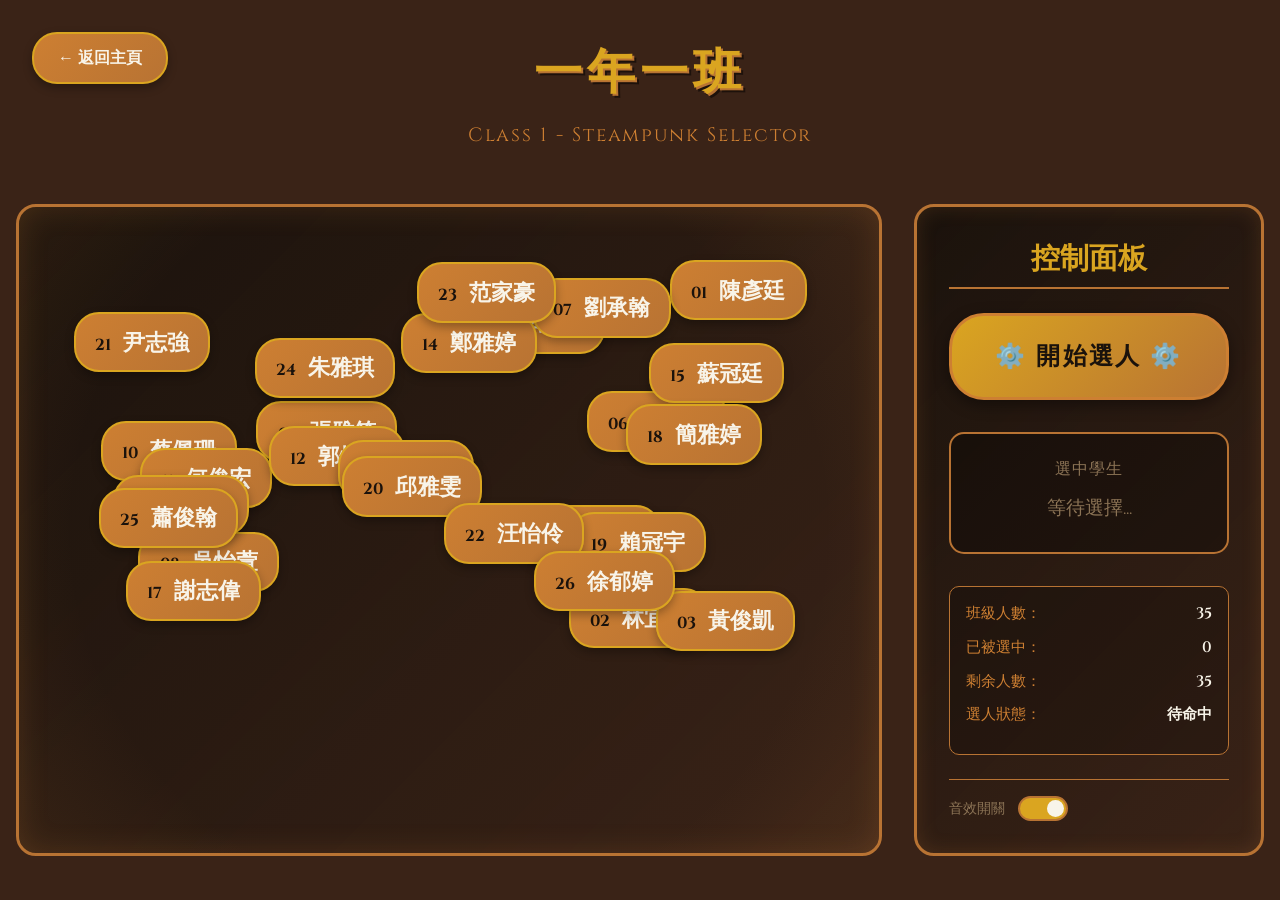
==== commit dd9cff1a: "修復BUG" ====
--- a/classes/class-1.html
+++ b/classes/class-1.html
@@ -4,131 +4,27 @@
     <meta charset="UTF-8">
     <meta name="viewport" content="width=device-width, initial-scale=1.0">
     <title>一年一班 - 蒸氣龐克選人系統</title>
+    
+    <!-- Google Fonts -->
     <link rel="preconnect" href="https://fonts.googleapis.com">
     <link rel="preconnect" href="https://fonts.gstatic.com" crossorigin>
-    <link href="https://fonts.googleapis.com/css2?family=Cinzel:wght@400;700&family=Cinzel+Decorative:wght@700&display=swap" rel="stylesheet">
+    <link href="https://fonts.googleapis.com/css2?family=Cinzel:wght@400;600;700&family=Cinzel+Decorative:wght@700&display=swap" rel="stylesheet">
+    
+    <!-- 樣式 -->
+    <link rel="stylesheet" href="../css/steampunk.css">
     <style>
-        /* ===== 蒸氣龐克核心變數 ===== */
+        /* ===== 班級頁面專用樣式 ===== */
         :root {
-            --sp-brown: #3a2317;
-            --sp-copper: #b87333;
-            --sp-bronze: #cd7f32;
-            --sp-gold: #daa520;
-            --sp-rust: #9e3e0f;
-            --sp-dark: #1a120c;
-            --sp-white: #f8f4e9;
-            --sp-gray: #8b7355;
-            --font-title: 'Cinzel Decorative', serif;
-            --font-content: 'Cinzel', serif;
-            --font-zh: 'Microsoft JhengHei', serif;
-        }
-
-        * {
-            margin: 0;
-            padding: 0;
-            box-sizing: border-box;
-        }
-
-        body {
-            font-family: var(--font-content);
-            background: linear-gradient(135deg, var(--sp-dark), var(--sp-brown));
-            color: var(--sp-white);
-            min-height: 100vh;
-            overflow: hidden;
-        }
-
-        /* ===== 背景效果 ===== */
-        .bg-overlay {
-            position: fixed;
-            top: 0;
-            left: 0;
-            width: 100%;
-            height: 100%;
-            background: 
-                radial-gradient(circle at 20% 30%, rgba(184, 115, 51, 0.1) 0%, transparent 50%),
-                radial-gradient(circle at 80% 70%, rgba(218, 165, 32, 0.1) 0%, transparent 50%);
-            pointer-events: none;
-            z-index: 1;
-        }
-
-        /* 老電視掃描線效果 */
-        .scanlines {
-            position: fixed;
-            top: 0;
-            left: 0;
-            width: 100%;
-            height: 100%;
-            background: repeating-linear-gradient(
-                0deg,
-                rgba(0, 0, 0, 0.15),
-                rgba(0, 0, 0, 0.15) 1px,
-                transparent 1px,
-                transparent 2px
-            );
-            pointer-events: none;
-            z-index: 100;
-            animation: scanline-move 0.5s linear infinite;
-        }
-
-        @keyframes scanline-move {
-            0% { background-position: 0 0; }
-            100% { background-position: 0 4px; }
-        }
-
-        /* 載入畫面 */
-        .loading-overlay {
-            position: fixed;
-            top: 0;
-            left: 0;
-            width: 100%;
-            height: 100%;
-            background: rgba(26, 18, 12, 0.98);
-            display: flex;
-            flex-direction: column;
-            justify-content: center;
-            align-items: center;
-            z-index: 1000;
-            transition: opacity 0.5s ease;
-        }
-
-        .loading-overlay.fade-out {
-            opacity: 0;
-            pointer-events: none;
-        }
-
-        .loading-text {
-            font-family: var(--font-title);
-            font-size: 2.5rem;
-            color: var(--sp-gold);
-            margin-bottom: 2rem;
-            text-shadow: 0 0 20px var(--sp-copper);
-        }
-
-        .loading-gear {
-            width: 100px;
-            height: 100px;
-            border: 8px solid var(--sp-copper);
-            border-top: 8px solid var(--sp-gold);
-            border-radius: 50%;
-            animation: loading-rotate 1s linear infinite;
-            box-shadow: 0 0 30px rgba(184, 115, 51, 0.5);
-        }
-
-        @keyframes loading-rotate {
-            from { transform: rotate(0deg); }
-            to { transform: rotate(360deg); }
-        }
-
-        /* ===== 主容器 ===== */
+            --selection-glow: #ffd700;
+        }
+
         .class-page-container {
-            max-width: 1600px;
+            max-width: 1400px;
             margin: 0 auto;
             padding: 1rem;
-            position: relative;
-            z-index: 10;
-        }
-
-        /* ===== 頁面標題 ===== */
+        }
+
+        /* 頁面標題 */
         .class-header {
             text-align: center;
             padding: 1.5rem 0;
@@ -141,10 +37,10 @@
             left: 1rem;
             top: 1rem;
             padding: 0.8rem 1.5rem;
-            background: linear-gradient(135deg, var(--sp-bronze), var(--sp-copper));
-            border: 2px solid var(--sp-gold);
+            background: linear-gradient(135deg, var(--steampunk-bronze), var(--steampunk-copper));
+            border: 2px solid var(--steampunk-gold);
             border-radius: 25px;
-            color: var(--sp-white);
+            color: var(--steam-white);
             text-decoration: none;
             font-family: var(--font-content);
             font-weight: 600;
@@ -155,158 +51,107 @@
         .back-button:hover {
             transform: translateY(-2px);
             box-shadow: 0 6px 15px rgba(0,0,0,0.4);
-            background: linear-gradient(135deg, var(--sp-gold), var(--sp-copper));
+            background: linear-gradient(135deg, var(--steampunk-gold), var(--steampunk-copper));
         }
 
         .class-title {
             font-family: var(--font-title);
-            font-size: 3.5rem;
-            color: var(--sp-gold);
-            text-shadow: 
-                2px 2px 0 var(--sp-copper),
-                4px 4px 0 rgba(0,0,0,0.5),
-                0 0 20px rgba(218, 165, 32, 0.5);
-            margin-bottom: 0.5rem;
+            font-size: 3rem;
+            color: var(--steampunk-gold);
+            text-shadow: 2px 2px 0 var(--steampunk-copper), 4px 4px 0 rgba(0,0,0,0.5);
+            margin-bottom: 1rem;
             letter-spacing: 0.1em;
         }
 
         .class-subtitle {
-            font-family: var(--font-content);
             font-size: 1.2rem;
-            color: var(--sp-bronze);
-            letter-spacing: 0.2em;
-        }
-
-        /* ===== 主內容區域 ===== */
+            color: var(--steampunk-bronze);
+            letter-spacing: 0.1em;
+        }
+
+        /* 主內容區域 */
         .main-content {
             display: grid;
-            grid-template-columns: 1fr 400px;
+            grid-template-columns: 1fr 350px;
             gap: 2rem;
             min-height: 600px;
         }
 
-        /* ===== 文字雲容器 ===== */
+        /* 文字雲區域 */
         .text-cloud-container {
-            background: linear-gradient(135deg, rgba(58, 35, 23, 0.9), rgba(26, 18, 12, 0.95));
-            border: 4px solid var(--sp-copper);
+            background: linear-gradient(135deg, var(--steampunk-dark), rgba(58, 35, 23, 0.8));
+            border: 3px solid var(--steampunk-copper);
             border-radius: 20px;
             padding: 2rem;
             position: relative;
             overflow: hidden;
-            box-shadow: 
-                0 0 30px rgba(184, 115, 51, 0.3),
-                inset 0 0 50px rgba(184, 115, 51, 0.1);
-            min-height: 600px;
-        }
-
-        /* 邊框裝飾 */
+            box-shadow: inset 0 0 30px rgba(184, 115, 51, 0.2);
+            min-height: 500px;
+        }
+
         .text-cloud-container::before {
             content: '';
             position: absolute;
-            top: -2px;
-            left: -2px;
-            right: -2px;
-            bottom: -2px;
-            background: linear-gradient(45deg, var(--sp-gold), var(--sp-copper), var(--sp-bronze), var(--sp-gold));
-            border-radius: 20px;
-            opacity: 0.3;
-            z-index: -1;
+            top: 0;
+            left: 0;
+            right: 0;
+            bottom: 0;
+            background: radial-gradient(circle at center, transparent 70%, rgba(184, 115, 51, 0.1));
+            pointer-events: none;
         }
 
         .text-cloud-area {
             position: relative;
             width: 100%;
-            height: 550px;
+            height: 450px;
             overflow: hidden;
         }
 
-        /* 文字雲元素 */
+        /* 單個學生文字雲元素 */
         .student-cloud-item {
             position: absolute;
             padding: 0.8rem 1.2rem;
-            background: linear-gradient(135deg, var(--sp-bronze), var(--sp-copper));
-            border: 2px solid var(--sp-gold);
+            background: linear-gradient(135deg, var(--steampunk-bronze), var(--steampunk-copper));
+            border: 2px solid var(--steampunk-gold);
             border-radius: 25px;
             cursor: pointer;
             transition: all 0.3s ease;
             user-select: none;
-            box-shadow: 
-                0 4px 10px rgba(0,0,0,0.4),
-                inset 0 0 10px rgba(255,255,255,0.1);
-            font-family: var(--font-content);
-        }
-
-        .student-cloud-item {
-            animation: float 6s ease-in-out infinite;
-        }
-
-        @keyframes float {
-            0%, 100% {
-                transform: translateY(0) rotate(0deg);
-            }
-            25% {
-                transform: translateY(-10px) rotate(2deg);
-            }
-            50% {
-                transform: translateY(-5px) rotate(-2deg);
-            }
-            75% {
-                transform: translateY(-15px) rotate(1deg);
-            }
+            box-shadow: 0 4px 10px rgba(0,0,0,0.3);
         }
 
         .student-cloud-item:hover {
-            transform: scale(1.15);
+            transform: scale(1.1);
             z-index: 10;
-            box-shadow: 0 0 20px var(--sp-gold);
+            box-shadow: 0 6px 15px rgba(0,0,0,0.4);
         }
 
         .student-cloud-item.highlighted {
-            background: linear-gradient(135deg, var(--sp-gold), #ffd700);
+            background: linear-gradient(135deg, var(--steampunk-gold), #ffd700);
             border-color: #fff;
             transform: scale(1.3);
             z-index: 20;
-            box-shadow: 0 0 30px var(--sp-gold);
+            box-shadow: 0 0 20px var(--selection-glow);
         }
 
         .student-cloud-item.selected {
-            background: linear-gradient(135deg, #ffd700, var(--sp-gold));
+            background: linear-gradient(135deg, #ffd700, var(--steampunk-gold));
             border-color: #fff;
             transform: scale(1.5);
             z-index: 30;
-            box-shadow: 0 0 50px var(--sp-gold);
-            animation: selected-pulse 1s ease infinite;
-        }
-
-        @keyframes selected-pulse {
-            0%, 100% {
-                box-shadow: 0 0 30px var(--sp-gold);
-            }
-            50% {
-                box-shadow: 0 0 60px var(--sp-gold), 0 0 100px #ffd700;
-            }
-        }
-
-        /* 閃動效果（抽人時） */
-        .student-cloud-item.flash {
-            animation: flash-animation 0.1s ease infinite;
-        }
-
-        @keyframes flash-animation {
-            0%, 100% {
-                opacity: 1;
-                filter: brightness(1);
-            }
-            50% {
-                opacity: 0.3;
-                filter: brightness(2);
-            }
+            animation: selection-glow 1s ease;
+        }
+
+        @keyframes selection-glow {
+            0%, 100% { box-shadow: 0 0 30px var(--selection-glow); }
+            50% { box-shadow: 0 0 50px var(--selection-glow), 0 0 70px var(--selection-glow); }
         }
 
         .seat-number {
+            font-family: var(--font-content);
             font-size: 1rem;
             font-weight: 700;
-            color: var(--sp-dark);
+            color: var(--steampunk-dark);
             margin-right: 0.5rem;
         }
 
@@ -314,31 +159,27 @@
             font-family: var(--font-zh);
             font-size: 1.4rem;
             font-weight: 700;
-            color: var(--sp-white);
-            text-shadow: 1px 1px 2px rgba(0,0,0,0.5);
-        }
-
-        /* ===== 控制面板 ===== */
+            color: var(--steam-white);
+        }
+
+        /* 右側控制面板 */
         .control-panel {
-            background: linear-gradient(135deg, rgba(58, 35, 23, 0.95), rgba(26, 18, 12, 0.98));
-            border: 4px solid var(--sp-copper);
+            background: linear-gradient(135deg, var(--steampunk-dark), rgba(58, 35, 23, 0.8));
+            border: 3px solid var(--steampunk-copper);
             border-radius: 20px;
             padding: 2rem;
-            box-shadow: 
-                0 10px 30px rgba(0,0,0,0.5),
-                inset 0 0 30px rgba(184, 115, 51, 0.1);
             height: fit-content;
+            box-shadow: inset 0 0 20px rgba(184, 115, 51, 0.2);
         }
 
         .panel-title {
             font-family: var(--font-title);
             font-size: 1.8rem;
-            color: var(--sp-gold);
+            color: var(--steampunk-gold);
             text-align: center;
             margin-bottom: 1.5rem;
             padding-bottom: 0.5rem;
-            border-bottom: 2px solid var(--sp-copper);
-            text-shadow: 0 0 10px rgba(218, 165, 32, 0.5);
+            border-bottom: 2px solid var(--steampunk-copper);
         }
 
         /* 選人按鈕 */
@@ -346,10 +187,10 @@
             width: 100%;
             padding: 1.5rem 2rem;
             margin-bottom: 2rem;
-            background: linear-gradient(135deg, var(--sp-gold), var(--sp-copper));
-            border: 3px solid var(--sp-bronze);
+            background: linear-gradient(135deg, var(--steampunk-gold), var(--steampunk-copper));
+            border: 3px solid var(--steampunk-bronze);
             border-radius: 35px;
-            color: var(--sp-dark);
+            color: var(--steampunk-dark);
             font-family: var(--font-title);
             font-size: 1.5rem;
             font-weight: 700;
@@ -357,13 +198,12 @@
             transition: all 0.3s ease;
             box-shadow: 0 5px 15px rgba(0,0,0,0.4);
             letter-spacing: 0.1em;
-            text-shadow: none;
         }
 
         .select-button:hover {
             transform: translateY(-3px);
-            box-shadow: 0 8px 25px rgba(0,0,0,0.5);
-            background: linear-gradient(135deg, #ffd700, var(--sp-gold));
+            box-shadow: 0 8px 20px rgba(0,0,0,0.5);
+            background: linear-gradient(135deg, #ffd700, var(--steampunk-gold));
         }
 
         .select-button:active {
@@ -378,8 +218,8 @@
 
         /* 結果顯示區域 */
         .result-area {
-            background: rgba(0,0,0,0.4);
-            border: 2px solid var(--sp-copper);
+            background: rgba(0,0,0,0.3);
+            border: 2px solid var(--steampunk-copper);
             border-radius: 15px;
             padding: 1.5rem;
             margin-bottom: 2rem;
@@ -393,41 +233,39 @@
         .result-label {
             font-family: var(--font-content);
             font-size: 1rem;
-            color: var(--sp-gray);
+            color: var(--steam-gray);
             margin-bottom: 0.5rem;
-            letter-spacing: 0.1em;
+            letter-spacing: 0.05em;
         }
 
         .result-display {
             font-family: var(--font-title);
-            font-size: 2.2rem;
-            color: var(--sp-gold);
+            font-size: 2rem;
+            color: var(--steampunk-gold);
             text-align: center;
             min-height: 2.5rem;
             display: flex;
             align-items: center;
             justify-content: center;
-            text-shadow: 0 0 20px rgba(218, 165, 32, 0.5);
         }
 
         .result-display .seat {
             font-size: 1.5rem;
             margin-right: 0.5rem;
-            color: var(--sp-copper);
+            color: var(--steampunk-copper);
         }
 
         .result-display .name {
-            font-size: 2.5rem;
+            font-size: 2.2rem;
             font-weight: 700;
         }
 
         /* 統計資訊 */
         .stats-area {
-            background: rgba(0,0,0,0.3);
-            border: 1px solid var(--sp-copper);
+            background: rgba(0,0,0,0.2);
+            border: 1px solid var(--steampunk-copper);
             border-radius: 10px;
             padding: 1rem;
-            margin-bottom: 1rem;
         }
 
         .stat-item {
@@ -439,37 +277,35 @@
         }
 
         .stat-label {
-            color: var(--sp-bronze);
+            color: var(--steampunk-bronze);
         }
 
         .stat-value {
-            color: var(--sp-white);
+            color: var(--steam-white);
             font-weight: 600;
         }
 
-        /* 開關控制 */
-        .audio-controls, .selection-controls {
+        /* 音效控制 */
+        .audio-controls {
             margin-top: 1.5rem;
             padding-top: 1rem;
-            border-top: 1px solid var(--sp-copper);
-        }
-
-        .audio-toggle, .selection-toggle {
+            border-top: 1px solid var(--steampunk-copper);
+        }
+
+        .audio-toggle {
             display: flex;
             align-items: center;
-            justify-content: space-between;
             gap: 0.8rem;
             font-family: var(--font-content);
             font-size: 0.9rem;
-            color: var(--sp-gray);
-            cursor: pointer;
+            color: var(--steam-gray);
         }
 
         .toggle-switch {
             width: 50px;
             height: 25px;
-            background: var(--sp-dark);
-            border: 2px solid var(--sp-copper);
+            background: var(--steampunk-dark);
+            border: 2px solid var(--steampunk-copper);
             border-radius: 13px;
             position: relative;
             cursor: pointer;
@@ -477,7 +313,7 @@
         }
 
         .toggle-switch.active {
-            background: var(--sp-gold);
+            background: var(--steampunk-gold);
         }
 
         .toggle-switch::before {
@@ -487,7 +323,7 @@
             left: 2px;
             width: 17px;
             height: 17px;
-            background: var(--sp-white);
+            background: var(--steam-white);
             border-radius: 50%;
             transition: transform 0.3s ease;
         }
@@ -496,7 +332,7 @@
             transform: translateX(25px);
         }
 
-        /* ===== 響應式設計 ===== */
+        /* 響應式設計 */
         @media (max-width: 1024px) {
             .main-content {
                 grid-template-columns: 1fr;
@@ -504,15 +340,7 @@
             }
 
             .class-title {
-                font-size: 2.5rem;
-            }
-
-            .text-cloud-container {
-                min-height: 450px;
-            }
-
-            .text-cloud-area {
-                height: 400px;
+                font-size: 2.2rem;
             }
         }
 
@@ -522,7 +350,7 @@
             }
 
             .class-title {
-                font-size: 2rem;
+                font-size: 1.8rem;
             }
 
             .text-cloud-container {
@@ -530,7 +358,7 @@
             }
 
             .text-cloud-area {
-                height: 300px;
+                height: 350px;
             }
 
             .control-panel {
@@ -558,13 +386,52 @@
                 display: inline-block;
             }
         }
+
+        /* 載入動畫 */
+        .loading-overlay {
+            position: fixed;
+            top: 0;
+            left: 0;
+            width: 100%;
+            height: 100%;
+            background: rgba(26, 18, 12, 0.95);
+            display: flex;
+            flex-direction: column;
+            justify-content: center;
+            align-items: center;
+            z-index: 1000;
+            transition: opacity 0.5s ease;
+        }
+
+        .loading-overlay.fade-out {
+            opacity: 0;
+            pointer-events: none;
+        }
+
+        .loading-text {
+            font-family: var(--font-title);
+            font-size: 2rem;
+            color: var(--steampunk-gold);
+            margin-bottom: 2rem;
+            letter-spacing: 0.1em;
+        }
+
+        .loading-gear {
+            width: 100px;
+            height: 100px;
+            border: 5px solid var(--steampunk-copper);
+            border-top: 5px solid var(--steampunk-gold);
+            border-radius: 50%;
+            animation: loading-rotate 1s linear infinite;
+        }
+
+        @keyframes loading-rotate {
+            from { transform: rotate(0deg); }
+            to { transform: rotate(360deg); }
+        }
     </style>
 </head>
 <body>
-    <!-- 背景效果 -->
-    <div class="bg-overlay"></div>
-    <div class="scanlines"></div>
-
     <!-- 載入畫面 -->
     <div class="loading-overlay" id="loadingOverlay">
         <div class="loading-text">系統初始化中...</div>
@@ -602,7 +469,7 @@
                 <div class="result-area">
                     <div class="result-label">選中學生</div>
                     <div class="result-display" id="resultDisplay">
-                        <span style="color: var(--sp-gray); font-size: 1.2rem;">等待選擇...</span>
+                        <span style="color: var(--steam-gray); font-size: 1.2rem;">等待選擇...</span>
                     </div>
                 </div>
 
@@ -620,239 +487,88 @@
                         <span class="stat-label">剩余人數：</span>
                         <span class="stat-value" id="remainingCount">35</span>
                     </div>
+                    <div class="stat-item">
+                        <span class="stat-label">選人狀態：</span>
+                        <span class="stat-value" id="selectionStatus">待命中</span>
+                    </div>
                 </div>
 
                 <!-- 音效控制 -->
                 <div class="audio-controls">
-                    <div class="audio-toggle" onclick="toggleAudio()">
+                    <div class="audio-toggle">
                         <span>音效開關</span>
-                        <div class="toggle-switch active" id="audioToggle"></div>
-                    </div>
-                </div>
-
-                <!-- 重复抽选控制 -->
-                <div class="selection-controls">
-                    <div class="selection-toggle" onclick="toggleRepeat()">
-                        <span id="repeatLabel">重复抽選（已關閉）</span>
-                        <div class="toggle-switch" id="repeatToggle"></div>
+                        <div class="toggle-switch active" id="audioToggle" onclick="toggleAudio()"></div>
                     </div>
                 </div>
             </aside>
         </div>
     </div>
 
+    <!-- JavaScript -->
+    <script src="../js/text-cloud.js"></script>
+    <script src="../js/student-picker.js"></script>
     <script>
-        // ===== 學生數據 =====
+        // 班級專屬數據 - 一年一班學生
         const currentClassData = [
-            { seat: '01', name: '王小明' }, { seat: '02', name: '李小華' }, { seat: '03', name: '張大偉' },
-            { seat: '04', name: '陳小美' }, { seat: '05', name: '劉小強' }, { seat: '06', name: '林雅惠' },
-            { seat: '07', name: '黃志豪' }, { seat: '08', name: '吳佳琪' }, { seat: '09', name: '蔡宗翰' },
-            { seat: '10', name: '楊詩涵' }, { seat: '11', name: '許建宏' }, { seat: '12', name: '鄭雅玲' },
-            { seat: '13', name: '謝承翰' }, { seat: '14', name: '周曉婷' }, { seat: '15', name: '施俊傑' },
-            { seat: '16', name: '曾郁珊' }, { seat: '17', name: '蘇冠宇' }, { seat: '18', name: '葉靜宜' },
-            { seat: '19', name: '江志偉' }, { seat: '20', name: '何淑芬' }, { seat: '21', name: '廖威廷' },
-            { seat: '22', name: '鐘佳蓉' }, { seat: '23', name: '邱信義' }, { seat: '24', name: '郭雅雯' },
-            { seat: '25', name: '簡明豪' }, { seat: '26', name: '袁美玲' }, { seat: '27', name: '林凱文' },
-            { seat: '28', name: '翁雅琪' }, { seat: '29', name: '溫家豪' }, { seat: '30', name: '余雅婷' },
-            { seat: '31', name: '葉俊宏' }, { seat: '32', name: '游雅慧' }, { seat: '33', name: '李智偉' },
-            { seat: '34', name: '陳雅萍' }, { seat: '35', name: '張家豪' }
+            { seat: '01', name: '陳彥廷' },
+            { seat: '02', name: '林宜蓁' },
+            { seat: '03', name: '黃俊凱' },
+            { seat: '04', name: '張雅筑' },
+            { seat: '05', name: '李政宇' },
+            { seat: '06', name: '王怡君' },
+            { seat: '07', name: '劉承翰' },
+            { seat: '08', name: '吳怡萱' },
+            { seat: '09', name: '林建宏' },
+            { seat: '10', name: '蔡佩珊' },
+            { seat: '11', name: '何俊宏' },
+            { seat: '12', name: '郭怡君' },
+            { seat: '13', name: '高志豪' },
+            { seat: '14', name: '鄭雅婷' },
+            { seat: '15', name: '蘇冠廷' },
+            { seat: '16', name: '曾沛慈' },
+            { seat: '17', name: '謝志偉' },
+            { seat: '18', name: '簡雅婷' },
+            { seat: '19', name: '賴冠宇' },
+            { seat: '20', name: '邱雅雯' },
+            { seat: '21', name: '尹志強' },
+            { seat: '22', name: '汪怡伶' },
+            { seat: '23', name: '范家豪' },
+            { seat: '24', name: '朱雅琪' },
+            { seat: '25', name: '蕭俊翰' },
+            { seat: '26', name: '徐郁婷' },
+            { seat: '27', name: '洪志宏' },
+            { seat: '28', name: '方郁馨' },
+            { seat: '29', name: '紀志偉' },
+            { seat: '30', name: '葉純如' },
+            { seat: '31', name: '唐俊軒' },
+            { seat: '32', name: '黃雅琳' },
+            { seat: '33', name: '羅志偉' },
+            { seat: '34', name: '楊雅玲' },
+            { seat: '35', name: '廖俊哲' }
         ];
 
-        // ===== 狀態管理 =====
-        const state = {
-            selectedStudents: new Set(),
-            isSelecting: false,
-            audioEnabled: true,
-            repeatEnabled: false
-        };
-
-        // ===== 初始化 =====
+        // 頁面初始化
         document.addEventListener('DOMContentLoaded', function() {
-            initializePage();
+            initializeClassPage();
         });
 
-        function initializePage() {
+        function initializeClassPage() {
             // 隱藏載入畫面
             setTimeout(() => {
                 document.getElementById('loadingOverlay').classList.add('fade-out');
-            }, 800);
+            }, 1000);
 
             // 初始化文字雲
             const textCloudArea = document.getElementById('textCloudArea');
-            createTextCloud(textCloudArea, currentClassData);
-
-            console.log('一年一班初始化完成 🎓⚙️');
-        }
-
-        // ===== 文字雲系統 =====
-        function createTextCloud(container, students) {
-            container.innerHTML = '';
-
-            students.forEach((student, index) => {
-                const element = document.createElement('div');
-                element.className = 'student-cloud-item';
-                element.id = `student-${student.seat}`;
-                element.innerHTML = `
-                    <span class="seat-number">${student.seat}</span>
-                    <span class="student-name">${student.name}</span>
-                `;
-                
-                // 隨機大小
-                const size = 1 + Math.random() * 0.5;
-                element.style.fontSize = `${size}rem`;
-                
-                // 隨機動畫延遲
-                element.style.animationDelay = `${Math.random() * 5}s`;
-                
-                container.appendChild(element);
-            });
-
-            // 隨機位置
-            randomizePositions(container);
-        }
-
-        function randomizePositions(container) {
-            const items = container.querySelectorAll('.student-cloud-item');
-            const containerWidth = container.offsetWidth || 800;
-            const containerHeight = container.offsetHeight || 500;
-
-            items.forEach((item, index) => {
-                const itemWidth = 100;
-                const itemHeight = 50;
-
-                const maxX = Math.max(0, containerWidth - itemWidth - 40);
-                const maxY = Math.max(0, containerHeight - itemHeight - 40);
-
-                const randomX = Math.random() * maxX + 20;
-                const randomY = Math.random() * maxY + 20;
-
-                item.style.left = `${randomX}px`;
-                item.style.top = `${randomY}px`;
-
-                // 淡入動畫
-                setTimeout(() => {
-                    item.style.transition = 'opacity 0.8s ease';
-                    item.style.opacity = '1';
-                }, index * 50);
-            });
-        }
-
-        // ===== 抽選邏輯 =====
-        function startSelection() {
-            if (state.isSelecting) return;
-
-            let availableStudents = state.repeatEnabled 
-                ? currentClassData 
-                : currentClassData.filter(s => !state.selectedStudents.has(s.seat));
-
-            if (availableStudents.length === 0) {
-                alert('所有學生都已經被選過了！請重置狀態。');
-                return;
-            }
-
-            state.isSelecting = true;
-            const button = document.getElementById('selectButton');
-            button.disabled = true;
-            button.textContent = '⚙️ 選擇中... ⚙️';
-
-            // 閃動效果
-            const allItems = document.querySelectorAll('.student-cloud-item');
-            allItems.forEach(item => item.classList.add('flash'));
-
-            // 快速切換顯示
-            let flashCount = 0;
-            const flashInterval = setInterval(() => {
-                const randomStudent = availableStudents[Math.floor(Math.random() * availableStudents.length)];
-                updateResultDisplay(randomStudent, true);
-                flashCount++;
-
-                if (flashCount >= 20) {
-                    clearInterval(flashInterval);
-                    finalizeSelection(availableStudents);
-                }
-            }, 100);
-        }
-
-        function finalizeSelection(availableStudents) {
-            const finalStudent = availableStudents[Math.floor(Math.random() * availableStudents.length)];
-            
-            // 移除閃動
-            document.querySelectorAll('.student-cloud-item').forEach(item => {
-                item.classList.remove('flash', 'highlighted');
-            });
-
-            // 高亮顯示
-            const selectedItem = document.getElementById(`student-${finalStudent.seat}`);
-            if (selectedItem) {
-                selectedItem.classList.add('selected');
-            }
-
-            // 更新結果
-            updateResultDisplay(finalStudent, false);
-
-            // 記錄已選
-            if (!state.repeatEnabled) {
-                state.selectedStudents.add(finalStudent.seat);
-            }
-
-            updateStatistics();
-
-            // 恢復按鈕
-            setTimeout(() => {
-                state.isSelecting = false;
-                const button = document.getElementById('selectButton');
-                button.disabled = false;
-                button.textContent = '⚙️ 開始選人 ⚙️';
-            }, 1000);
-        }
-
-        function updateResultDisplay(student, isFlashing) {
-            const resultElement = document.getElementById('resultDisplay');
-            if (!resultElement) return;
-
-            if (isFlashing) {
-                resultElement.innerHTML = `
-                    <span class="seat">${student.seat}</span>
-                    <span class="name" style="opacity: 0.6;">${student.name}</span>
-                `;
-            } else {
-                resultElement.innerHTML = `
-                    <span class="seat">${student.seat}</span>
-                    <span class="name">${student.name}</span>
-                `;
-            }
-        }
-
-        function updateStatistics() {
-            const totalElement = document.getElementById('totalStudents');
-            const selectedElement = document.getElementById('selectedCount');
-            const remainingElement = document.getElementById('remainingCount');
-
-            const totalCount = currentClassData.length;
-            const selectedCount = state.selectedStudents.size;
-            const remainingCount = state.repeatEnabled ? totalCount : (totalCount - selectedCount);
-
-            if (totalElement) totalElement.textContent = totalCount;
-            if (selectedElement) selectedElement.textContent = selectedCount;
-            if (remainingElement) remainingElement.textContent = remainingCount;
-        }
-
-        // ===== 開關控制 =====
-        function toggleAudio() {
-            const toggle = document.getElementById('audioToggle');
-            state.audioEnabled = !state.audioEnabled;
-            toggle.classList.toggle('active', state.audioEnabled);
-            console.log(`音效：${state.audioEnabled ? '開' : '關'}`);
-        }
-
-        function toggleRepeat() {
-            const toggle = document.getElementById('repeatToggle');
-            const label = document.getElementById('repeatLabel');
-            state.repeatEnabled = !state.repeatEnabled;
-            toggle.classList.toggle('active', state.repeatEnabled);
-            label.textContent = state.repeatEnabled ? '重复抽選（已開啟）' : '重复抽選（已關閉）';
-            updateStatistics();
-            console.log(`重复抽選：${state.repeatEnabled ? '開' : '關'}`);
+            initializeTextCloud(textCloudArea, currentClassData);
+
+            // 初始化選人系統
+            initializeStudentPicker(currentClassData);
+
+            // 初始化音效
+            initializeAudio();
+
+            console.log('一年一班頁面初始化完成 🎓⚙️');
         }
     </script>
 </body>
--- a/css/steampunk.css
+++ b/css/steampunk.css
@@ -0,0 +1,490 @@
+/* =================================
+ * 蒸氣龐克風格核心樣式
+ * Steamvunk CSS Theme
+ * ================================= */
+
+@import url('https://fonts.googleapis.com/css2?family=Cinzel:wght@400;600;700&family=Cinzel+Decorative:wght@700&display=swap');
+
+/* ===== 變數定義 ===== */
+:root {
+  --steampunk-brown: #3a2317;     /* 主背景 - 深褐色 */
+  --steampunk-copper: #b87333;    /* 銅色 - 強調色 */
+  --steampunk-bronze: #cd7f32;    /* 青銅色 - 次要色 */
+  --steampunk-gold: #daa520;      /* 金色 - 高光 */
+  --steampunk-rust: #9e3e0f;      /* 鏽色 - 細節 */
+  --steampunk-dark: #1a120c;       /* 極深色 - 深度 */
+  --steam-white: #f8f4e9;         /* 米白色 */
+  --steam-gray: #8b7355;          /* 蒸汽灰 */
+  /* 字體變數 */
+  --font-title: 'Cinzel Decorative', serif;
+  --font-content: 'Cinzel', serif;
+  --font-zh: 'Noto Serif TC', '微軟正黑體', 'Microsoft JhengHei', serif;
+}
+
+/* ===== 全局樣式 ===== */
+* {
+  margin: 0;
+  padding: 0;
+  box-sizing: border-box;
+}
+
+body {
+  font-family: var(--font-content), var(--font-zh);
+  background-color: var(--steampunk-brown);
+  color: var(--steam-white);
+  overflow-x: hidden;
+  position: relative;
+  min-height: 100vh;
+}
+
+/* ===== 背景動畫 - 蒸汽粒子 ===== */
+.bg-animation {
+  position: fixed;
+  top: 0;
+  left: 0;
+  width: 100%;
+  height: 100%;
+  z-index: -1;
+  pointer-events: none;
+}
+
+.steam-particle {
+  position: absolute;
+  background: radial-gradient(circle, rgba(184, 115, 51, 0.3) 0%, transparent 70%);
+  border-radius: 50%;
+  animation: steam-float 15s infinite;
+}
+
+.steam-particle:nth-child(1) { width: 80px; height: 80px; top: 10%; left: 5%; animation-delay: 0s; }
+.steam-particle:nth-child(2) { width: 60px; height: 60px; top: 70%; left: 85%; animation-delay: 3s; }
+.steam-particle:nth-child(3) { width: 100px; height: 100px; top: 40%; left: 60%; animation-delay: 6s; }
+.steam-particle:nth-child(4) { width: 50px; height: 50px; top: 80%; left: 20%; animation-delay: 9s; }
+.steam-particle:nth-child(5) { width: 70px; height: 70px; top: 20%; left: 75%; animation-delay: 12s; }
+
+@keyframes steam-float {
+  0% {
+    transform: translateY(0) translateX(0) scale(0.8);
+    opacity: 0.3;
+  }
+  25% {
+    transform: translateY(-50px) translateX(20px) scale(1);
+    opacity: 0.5;
+  }
+  50% {
+    transform: translateY(-100px) translateX(-10px) scale(1.2);
+    opacity: 0.4;
+  }
+  75% {
+    transform: translateY(-150px) translateX(30px) scale(1);
+    opacity: 0.2;
+  }
+  100% {
+    transform: translateY(-200px) translateX(0) scale(0.8);
+    opacity: 0;
+  }
+}
+
+/* ===== 背景齒輪 ===== */
+.gear-bg {
+  position: absolute;
+  background: linear-gradient(45deg, var(--steampunk-copper), var(--steampunk-bronze));
+  border-radius: 50%;
+  opacity: 0.1;
+  animation: gear-rotate 60s linear infinite;
+}
+
+.gear-bg::before {
+  content: '';
+  position: absolute;
+  top: 20%;
+  left: 20%;
+  width: 60%;
+  height: 60%;
+  background: var(--steampunk-brown);
+  border-radius: 50%;
+}
+
+.gear-bg::after {
+  content: '';
+  position: absolute;
+  top: 0;
+  left: 45%;
+  width: 10%;
+  height: 100%;
+  background: var(--steampunk-copper);
+  box-shadow: 
+    0 0 0 15px var(--steampunk-copper),
+    0 0 0 30px var(--steampunk-brown),
+    0 0 0 40px var(--steampunk-copper);
+}
+
+#gear1 {
+  width: 200px;
+  height: 200px;
+  top: -50px;
+  right: -50px;
+  animation-duration: 120s;
+}
+
+#gear2 {
+  width: 150px;
+  height: 150px;
+  bottom: 10%;
+  left: -30px;
+  animation-duration: 80s;
+  animation-direction: reverse;
+}
+
+@keyframes gear-rotate {
+  from { transform: rotate(0deg); }
+  to { transform: rotate(360deg); }
+}
+
+/* ===== 主容器 ===== */
+.main-container {
+  max-width: 1200px;
+  margin: 0 auto;
+  padding: 2rem;
+  position: relative;
+  z-index: 10;
+}
+
+/* ===== 標題區域 ===== */
+.title-section {
+  text-align: center;
+  margin-bottom: 4rem;
+  padding: 2rem 0;
+  position: relative;
+}
+
+.title-decoration {
+  display: flex;
+  align-items: center;
+  justify-content: center;
+  gap: 2rem;
+  margin-bottom: 1rem;
+}
+
+.gear-title {
+  width: 60px;
+  height: 60px;
+  background: radial-gradient(circle, var(--steampunk-gold) 20%, var(--steampunk-copper) 40%, transparent 60%);
+  border: 3px solid var(--steampunk-gold);
+  border-radius: 50%;
+  position: relative;
+  animation: gear-rotate 20s linear infinite;
+}
+
+.gear-title::before {
+  content: '';
+  position: absolute;
+  top: 30%;
+  left: 30%;
+  width: 40%;
+  height: 40%;
+  background: var(--steampunk-brown);
+  border-radius: 50%;
+}
+
+.steampunk-main-title {
+  font-family: var(--font-title);
+  font-size: 3.5rem;
+  font-weight: 700;
+  color: var(--steampunk-gold);
+  text-shadow: 
+    3px 3px 0 var(--steampunk-copper),
+    6px 6px 0 rgba(0, 0, 0, 0.5);
+  letter-spacing: 0.1em;
+  line-height: 1.2;
+}
+
+.subtitle {
+  font-family: var(--font-content);
+  font-size: 1.2rem;
+  color: var(--steampunk-bronze);
+  letter-spacing: 0.1em;
+  margin-top: 0.5rem;
+}
+
+.deco-line {
+  width: 200px;
+  height: 4px;
+  margin: 2rem auto 0;
+  background: linear-gradient(to right, transparent, var(--steampunk-copper), var(--steampunk-gold), var(--steampunk-copper), transparent);
+  position: relative;
+}
+
+.deco-line::before,
+.deco-line::after {
+  content: '◆';
+  position: absolute;
+  top: -8px;
+  color: var(--steampunk-gold);
+  font-size: 1.5rem;
+}
+
+.deco-line::before { left: -20px; }
+.deco-line::after { right: -20px; }
+
+/* ===== 區域標題 ===== */
+.section-title {
+  font-family: var(--font-title);
+  font-size: 2.5rem;
+  font-weight: 700;
+  color: var(--steampunk-gold);
+  text-align: center;
+  margin-bottom: 3rem;
+  text-shadow: 2px 2px 0 var(--steampunk-copper);
+  letter-spacing: 0.1em;
+}
+
+/* ===== 班級網格 ===== */
+.class-grid {
+  display: grid;
+  grid-template-columns: repeat(auto-fit, minmax(300px, 1fr));
+  gap: 2rem;
+  margin-bottom: 4rem;
+}
+
+/* ===== 班級卡片 ===== */
+.class-card {
+  display: block;
+  text-decoration: none;
+  color: inherit;
+  position: relative;
+  transition: transform 0.3s ease, filter 0.3s ease;
+}
+
+.class-card:hover {
+  transform: translateY(-5px);
+  filter: brightness(1.2);
+}
+
+.card-content {
+  background: linear-gradient(135deg, var(--steampunk-dark), var(--steampunk-brown));
+  border: 3px solid var(--steampunk-copper);
+  border-radius: 15px;
+  padding: 2rem;
+  position: relative;
+  overflow: hidden;
+  box-shadow: 
+    0 5px 15px rgba(0, 0, 0, 0.5),
+    inset 0 0 20px rgba(184, 115, 51, 0.2);
+}
+
+.card-content::before {
+  content: '';
+  position: absolute;
+  top: -2px;
+  left: -2px;
+  right: -2px;
+  bottom: -2px;
+  background: linear-gradient(45deg, var(--steampunk-gold), var(--steampunk-copper), var(--steampunk-bronze));
+  border-radius: 15px;
+  opacity: 0.3;
+  z-index: -1;
+}
+
+.class-icon {
+  display: flex;
+  align-items: center;
+  justify-content: center;
+  margin-bottom: 1.5rem;
+  position: relative;
+}
+
+.gear-small {
+  width: 80px;
+  height: 80px;
+  background: radial-gradient(circle, var(--steampunk-gold) 25%, var(--steampunk-copper) 45%, transparent 55%);
+  border: 4px solid var(--steampunk-gold);
+  border-radius: 50%;
+  position: relative;
+  animation: gear-rotate 10s linear infinite;
+}
+
+.gear-small::before {
+  content: '';
+  position: absolute;
+  top: 25%;
+  left: 25%;
+  width: 50%;
+  height: 50%;
+  background: var(--steampunk-dark);
+  border-radius: 50%;
+}
+
+.class-number {
+  position: absolute;
+  font-family: var(--font-content);
+  font-size: 1.8rem;
+  font-weight: 700;
+  color: var(--steam-white);
+  text-shadow: 1px 1px 2px rgba(0, 0, 0, 0.8);
+}
+
+.class-name {
+  font-family: var(--font-title);
+  font-size: 1.8rem;
+  font-weight: 700;
+  color: var(--steampunk-bronze);
+  text-align: center;
+  margin-bottom: 0.5rem;
+  letter-spacing: 0.05em;
+}
+
+.class-info {
+  font-family: var(--font-content);
+  font-size: 1.1rem;
+  color: var(--steam-gray);
+  text-align: center;
+  margin-bottom: 1.5rem;
+}
+
+/* 卡片裝飾鉚釘 */
+.card-decoration {
+  display: flex;
+  justify-content: space-between;
+  position: absolute;
+  bottom: 10px;
+  left: 20px;
+  right: 20px;
+}
+
+.rivet {
+  width: 12px;
+  height: 12px;
+  background: radial-gradient(circle, var(--steampunk-gold) 20%, var(--steampunk-copper) 80%);
+  border-radius: 50%;
+  box-shadow: inset 1px 1px 2px rgba(0, 0, 0, 0.5);
+}
+
+/* 新增班級卡片 */
+.add-new-card .card-content {
+  background: linear-gradient(135deg, var(--steampunk-dark), var(--steampunk-brown));
+  border: 3px dashed var(--steampunk-copper);
+  opacity: 0.7;
+}
+
+.add-new-card:hover .card-content {
+  opacity: 1;
+  border-style: solid;
+}
+
+.add-new-card .plus-icon {
+  font-size: 3rem;
+  color: var(--steampunk-gold);
+  font-weight: 700;
+}
+
+/* ===== 底部裝飾 ===== */
+.bottom-decoration {
+  margin-top: 4rem;
+  padding-top: 2rem;
+  border-top: 2px solid var(--steampunk-copper);
+}
+
+.steam-pipe {
+  display: flex;
+  align-items: center;
+  justify-content: center;
+  margin-bottom: 2rem;
+}
+
+.pipe-section {
+  width: 100px;
+  height: 30px;
+  background: linear-gradient(to bottom, var(--steampunk-copper), var(--steampunk-bronze));
+  border: 2px solid var(--steampunk-gold);
+  position: relative;
+}
+
+.pipe-section::before,
+.pipe-section::after {
+  content: '';
+  position: absolute;
+  top: -5px;
+  width: 4px;
+  height: 40px;
+  background: var(--steampunk-gold);
+}
+
+.pipe-section::before { left: 10px; }
+.pipe-section::after { right: 10px; }
+
+.pipe-valve {
+  width: 40px;
+  height: 40px;
+  background: radial-gradient(circle, var(--steampunk-gold) 30%, var(--steampunk-copper));
+  border: 3px solid var(--steampunk-bronze);
+  border-radius: 50%;
+  position: relative;
+  margin: 0 -5px;
+}
+
+.pipe-valve::before {
+  content: '';
+  position: absolute;
+  top: 50%;
+  left: 50%;
+  transform: translate(-50%, -50%);
+  width: 3px;
+  height: 20px;
+  background: var(--steampunk-dark);
+}
+
+.copyright {
+  text-align: center;
+  font-family: var(--font-content);
+  font-size: 0.9rem;
+  color: var(--steam-gray);
+  letter-spacing: 0.05em;
+}
+
+/* ===== 響應式設計 ===== */
+@media (max-width: 768px) {
+  .main-container {
+    padding: 1rem;
+  }
+  
+  .steampunk-main-title {
+    font-size: 2.5rem;
+  }
+  
+  .title-decoration {
+    flex-direction: column;
+    gap: 1rem;
+  }
+  
+  .section-title {
+    font-size: 2rem;
+  }
+  
+  .class-grid {
+    grid-template-columns: 1fr;
+    gap: 1.5rem;
+  }
+  
+  .card-content {
+    padding: 1.5rem;
+  }
+  
+  .gear-small {
+    width: 60px;
+    height: 60px;
+  }
+  
+  .class-name {
+    font-size: 1.5rem;
+  }
+}
+
+@media (max-width: 480px) {
+  .steampunk-main-title {
+    font-size: 2rem;
+  }
+  
+  .card-content {
+    padding: 1.2rem;
+  }
+}
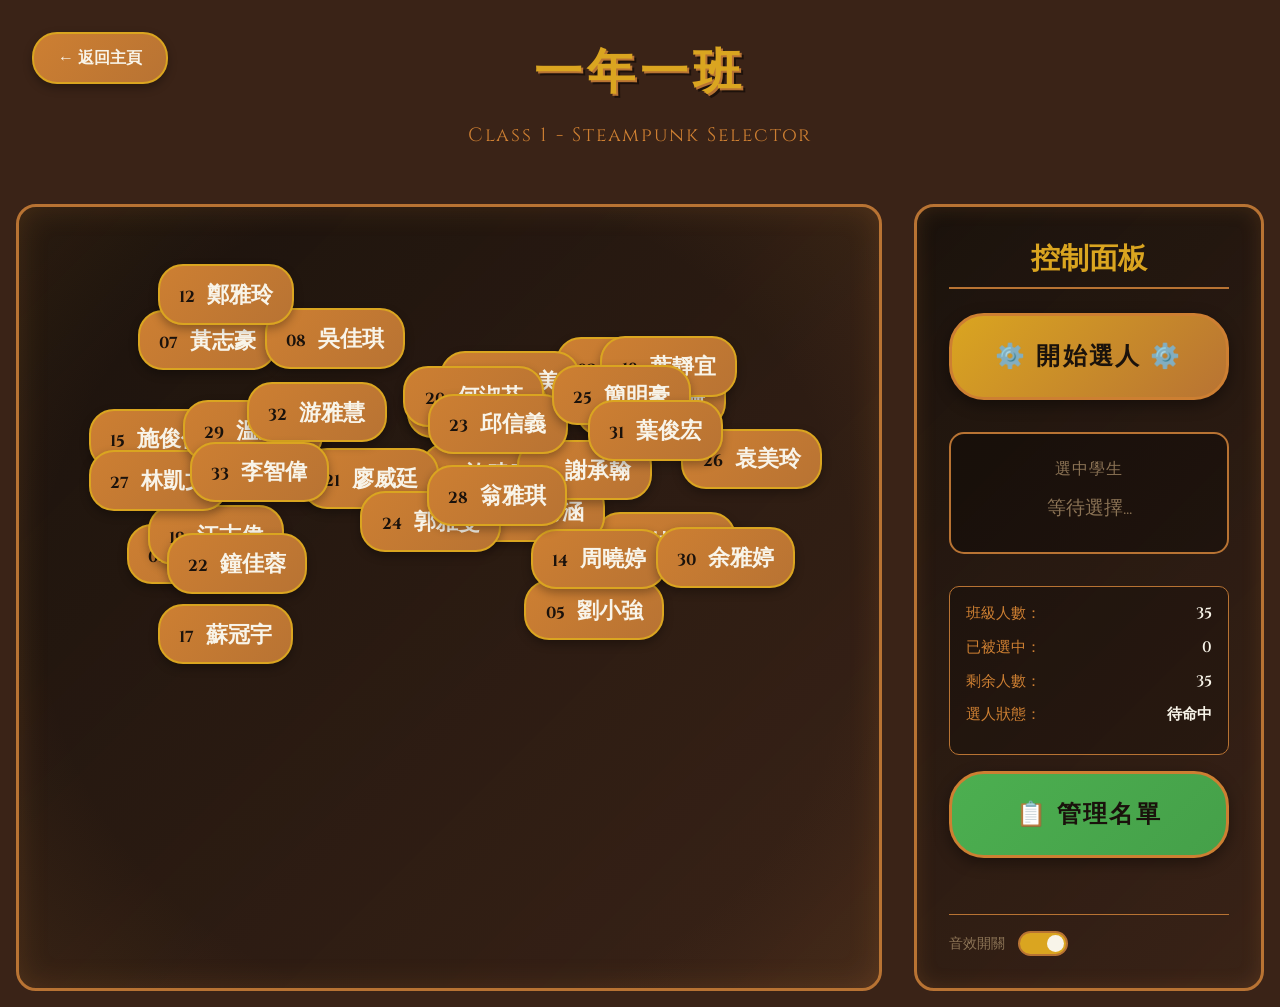
==== commit 195fc3f9: "調整班級" ====
--- a/classes/class-1.html
+++ b/classes/class-1.html
@@ -12,6 +12,7 @@
     
     <!-- 樣式 -->
     <link rel="stylesheet" href="../css/steampunk.css">
+    <link rel="stylesheet" href="../css/student-manager.css">
     <style>
         /* ===== 班級頁面專用樣式 ===== */
         :root {
@@ -493,6 +494,11 @@
                     </div>
                 </div>
 
+                <!-- 管理按鈕 -->
+                <button class="select-button" id="manageButton" onclick="openManager()" style="margin-top: 1rem; background: linear-gradient(135deg, #4CAF50, #45a049);">
+                    📋 管理名單
+                </button>
+
                 <!-- 音效控制 -->
                 <div class="audio-controls">
                     <div class="audio-toggle">
@@ -505,49 +511,29 @@
     </div>
 
     <!-- JavaScript -->
+    <script src="../js/student-manager.js"></script>
     <script src="../js/text-cloud.js"></script>
     <script src="../js/student-picker.js"></script>
     <script>
         // 班級專屬數據 - 一年一班學生
-        const currentClassData = [
-            { seat: '01', name: '陳彥廷' },
-            { seat: '02', name: '林宜蓁' },
-            { seat: '03', name: '黃俊凱' },
-            { seat: '04', name: '張雅筑' },
-            { seat: '05', name: '李政宇' },
-            { seat: '06', name: '王怡君' },
-            { seat: '07', name: '劉承翰' },
-            { seat: '08', name: '吳怡萱' },
-            { seat: '09', name: '林建宏' },
-            { seat: '10', name: '蔡佩珊' },
-            { seat: '11', name: '何俊宏' },
-            { seat: '12', name: '郭怡君' },
-            { seat: '13', name: '高志豪' },
-            { seat: '14', name: '鄭雅婷' },
-            { seat: '15', name: '蘇冠廷' },
-            { seat: '16', name: '曾沛慈' },
-            { seat: '17', name: '謝志偉' },
-            { seat: '18', name: '簡雅婷' },
-            { seat: '19', name: '賴冠宇' },
-            { seat: '20', name: '邱雅雯' },
-            { seat: '21', name: '尹志強' },
-            { seat: '22', name: '汪怡伶' },
-            { seat: '23', name: '范家豪' },
-            { seat: '24', name: '朱雅琪' },
-            { seat: '25', name: '蕭俊翰' },
-            { seat: '26', name: '徐郁婷' },
-            { seat: '27', name: '洪志宏' },
-            { seat: '28', name: '方郁馨' },
-            { seat: '29', name: '紀志偉' },
-            { seat: '30', name: '葉純如' },
-            { seat: '31', name: '唐俊軒' },
-            { seat: '32', name: '黃雅琳' },
-            { seat: '33', name: '羅志偉' },
-            { seat: '34', name: '楊雅玲' },
-            { seat: '35', name: '廖俊哲' }
+        const defaultClass1Data = [
+            { seat: '01', name: '王小明' }, { seat: '02', name: '李小華' }, { seat: '03', name: '張大偉' },
+            { seat: '04', name: '陳小美' }, { seat: '05', name: '劉小強' }, { seat: '06', name: '林雅惠' },
+            { seat: '07', name: '黃志豪' }, { seat: '08', name: '吳佳琪' }, { seat: '09', name: '蔡宗翰' },
+            { seat: '10', name: '楊詩涵' }, { seat: '11', name: '許建宏' }, { seat: '12', name: '鄭雅玲' },
+            { seat: '13', name: '謝承翰' }, { seat: '14', name: '周曉婷' }, { seat: '15', name: '施俊傑' },
+            { seat: '16', name: '曾郁珊' }, { seat: '17', name: '蘇冠宇' }, { seat: '18', name: '葉靜宜' },
+            { seat: '19', name: '江志偉' }, { seat: '20', name: '何淑芬' }, { seat: '21', name: '廖威廷' },
+            { seat: '22', name: '鐘佳蓉' }, { seat: '23', name: '邱信義' }, { seat: '24', name: '郭雅雯' },
+            { seat: '25', name: '簡明豪' }, { seat: '26', name: '袁美玲' }, { seat: '27', name: '林凱文' },
+            { seat: '28', name: '翁雅琪' }, { seat: '29', name: '溫家豪' }, { seat: '30', name: '余雅婷' },
+            { seat: '31', name: '葉俊宏' }, { seat: '32', name: '游雅慧' }, { seat: '33', name: '李智偉' },
+            { seat: '34', name: '陳雅萍' }, { seat: '35', name: '張家豪' }
         ];
 
         // 頁面初始化
+        let currentClassData = [];
+
         document.addEventListener('DOMContentLoaded', function() {
             initializeClassPage();
         });
@@ -558,6 +544,10 @@
                 document.getElementById('loadingOverlay').classList.add('fade-out');
             }, 1000);
 
+            // 獲取學生資料（優先使用 localStorage）
+            const classData = getStudentData('class-1', '一年一班', defaultClass1Data);
+            currentClassData = classData.students;
+
             // 初始化文字雲
             const textCloudArea = document.getElementById('textCloudArea');
             initializeTextCloud(textCloudArea, currentClassData);
@@ -570,6 +560,15 @@
 
             console.log('一年一班頁面初始化完成 🎓⚙️');
         }
+
+        // 開啟管理員介面
+        function openManager() {
+            openStudentManager('class-1', '一年一班', currentClassData, (students) => {
+                // 儲存後的回調
+                currentClassData = students;
+                location.reload(); // 重新載入以套用變更
+            });
+        }
     </script>
 </body>
 </html>
--- a/css/student-manager.css
+++ b/css/student-manager.css
@@ -0,0 +1,324 @@
+/* =================================
+ * 學生名單管理樣式
+ * Student Manager Styles
+ * ================================= */
+
+/* 管理員對話框 */
+.student-manager-modal {
+    position: fixed;
+    top: 0;
+    left: 0;
+    width: 100%;
+    height: 100%;
+    z-index: 10000;
+    display: flex;
+    align-items: center;
+    justify-content: center;
+}
+
+.student-manager-modal .modal-overlay {
+    position: absolute;
+    top: 0;
+    left: 0;
+    width: 100%;
+    height: 100%;
+    background: rgba(0, 0, 0, 0.8);
+    backdrop-filter: blur(5px);
+}
+
+.student-manager-modal .modal-content {
+    position: relative;
+    background: linear-gradient(135deg, var(--steampunk-dark), var(--steampunk-brown));
+    border: 3px solid var(--steampunk-copper);
+    border-radius: 15px;
+    width: 90%;
+    max-width: 800px;
+    max-height: 85vh;
+    overflow: hidden;
+    display: flex;
+    flex-direction: column;
+    box-shadow: 0 10px 40px rgba(0, 0, 0, 0.7);
+    z-index: 1;
+}
+
+.student-manager-modal .modal-content.small {
+    max-width: 400px;
+}
+
+.student-manager-modal .modal-header {
+    display: flex;
+    justify-content: space-between;
+    align-items: center;
+    padding: 1.5rem 2rem;
+    background: linear-gradient(135deg, var(--steampunk-copper), var(--steampunk-bronze));
+    border-bottom: 2px solid var(--steampunk-gold);
+}
+
+.student-manager-modal .modal-header h2 {
+    font-family: var(--font-title);
+    font-size: 1.5rem;
+    color: var(--steampunk-dark);
+    margin: 0;
+}
+
+.student-manager-modal .modal-close {
+    background: var(--steampunk-dark);
+    color: var(--steampunk-gold);
+    border: 2px solid var(--steampunk-gold);
+    border-radius: 50%;
+    width: 35px;
+    height: 35px;
+    font-size: 1.5rem;
+    cursor: pointer;
+    transition: all 0.3s ease;
+    display: flex;
+    align-items: center;
+    justify-content: center;
+}
+
+.student-manager-modal .modal-close:hover {
+    background: var(--steampunk-gold);
+    color: var(--steampunk-dark);
+    transform: rotate(90deg);
+}
+
+.student-manager-modal .modal-body {
+    padding: 1.5rem;
+    overflow-y: auto;
+    flex: 1;
+}
+
+/* 工具列 */
+.manager-toolbar {
+    display: flex;
+    gap: 1rem;
+    margin-bottom: 1.5rem;
+    padding-bottom: 1rem;
+    border-bottom: 2px solid var(--steampunk-copper);
+}
+
+.manager-toolbar button {
+    padding: 0.8rem 1.5rem;
+    border: 2px solid var(--steampunk-gold);
+    border-radius: 8px;
+    font-family: var(--font-content);
+    font-weight: 600;
+    cursor: pointer;
+    transition: all 0.3s ease;
+    font-size: 0.95rem;
+}
+
+.manager-toolbar .btn-add {
+    background: linear-gradient(135deg, #4CAF50, #45a049);
+    color: white;
+}
+
+.manager-toolbar .btn-add:hover {
+    background: linear-gradient(135deg, #45a049, #3d8b40);
+    transform: translateY(-2px);
+}
+
+.manager-toolbar .btn-save {
+    background: linear-gradient(135deg, var(--steampunk-gold), var(--steampunk-copper));
+    color: var(--steampunk-dark);
+}
+
+.manager-toolbar .btn-save:hover {
+    background: linear-gradient(135deg, var(--steampunk-copper), var(--steampunk-bronze));
+    transform: translateY(-2px);
+}
+
+.manager-toolbar .btn-reset {
+    background: linear-gradient(135deg, #f44336, #d32f2f);
+    color: white;
+}
+
+.manager-toolbar .btn-reset:hover {
+    background: linear-gradient(135deg, #d32f2f, #b71c1c);
+    transform: translateY(-2px);
+}
+
+/* 學生列表 */
+.student-list {
+    display: flex;
+    flex-direction: column;
+    gap: 0.8rem;
+    max-height: 400px;
+    overflow-y: auto;
+}
+
+.student-row {
+    display: flex;
+    align-items: center;
+    gap: 1rem;
+    padding: 0.8rem 1rem;
+    background: rgba(0, 0, 0, 0.3);
+    border: 1px solid var(--steampunk-copper);
+    border-radius: 8px;
+    transition: all 0.3s ease;
+}
+
+.student-row:hover {
+    background: rgba(184, 115, 51, 0.2);
+    border-color: var(--steampunk-gold);
+}
+
+.student-seat {
+    font-family: var(--font-content);
+    font-weight: 700;
+    color: var(--steampunk-gold);
+    min-width: 40px;
+    text-align: center;
+}
+
+.student-name-display {
+    flex: 1;
+    font-family: var(--font-zh);
+    font-size: 1.1rem;
+    color: var(--steam-white);
+}
+
+.student-actions {
+    display: flex;
+    gap: 0.5rem;
+}
+
+.student-actions button {
+    padding: 0.4rem 0.8rem;
+    border: none;
+    border-radius: 5px;
+    font-size: 0.85rem;
+    cursor: pointer;
+    transition: all 0.3s ease;
+}
+
+.student-actions .btn-edit {
+    background: var(--steampunk-copper);
+    color: var(--steampunk-dark);
+}
+
+.student-actions .btn-edit:hover {
+    background: var(--steampunk-gold);
+}
+
+.student-actions .btn-delete {
+    background: #f44336;
+    color: white;
+}
+
+.student-actions .btn-delete:hover {
+    background: #d32f2f;
+}
+
+/* 學生計數 */
+.student-count {
+    margin-top: 1.5rem;
+    padding-top: 1rem;
+    border-top: 2px solid var(--steampunk-copper);
+    text-align: center;
+    font-family: var(--font-content);
+    font-size: 1.1rem;
+    color: var(--steam-gray);
+}
+
+.student-count strong {
+    color: var(--steampunk-gold);
+    font-size: 1.3rem;
+}
+
+/* 編輯對話框 */
+.edit-modal .modal-content {
+    max-width: 400px;
+}
+
+.form-group {
+    margin-bottom: 1.5rem;
+}
+
+.form-group label {
+    display: block;
+    font-family: var(--font-content);
+    color: var(--steampunk-gold);
+    margin-bottom: 0.5rem;
+    font-weight: 600;
+}
+
+.form-group input {
+    width: 100%;
+    padding: 0.8rem;
+    background: rgba(0, 0, 0, 0.4);
+    border: 2px solid var(--steampunk-copper);
+    border-radius: 8px;
+    color: var(--steam-white);
+    font-family: var(--font-content);
+    font-size: 1rem;
+}
+
+.form-group input:focus {
+    outline: none;
+    border-color: var(--steampunk-gold);
+    box-shadow: 0 0 10px rgba(218, 165, 32, 0.3);
+}
+
+.form-actions {
+    display: flex;
+    gap: 1rem;
+    justify-content: flex-end;
+    margin-top: 2rem;
+}
+
+.form-actions button {
+    padding: 0.8rem 2rem;
+    border: none;
+    border-radius: 8px;
+    font-family: var(--font-content);
+    font-weight: 600;
+    cursor: pointer;
+    transition: all 0.3s ease;
+}
+
+.form-actions .btn-cancel {
+    background: var(--steampunk-dark);
+    color: var(--steam-white);
+    border: 2px solid var(--steampunk-copper);
+}
+
+.form-actions .btn-cancel:hover {
+    background: var(--steampunk-copper);
+    color: var(--steampunk-dark);
+}
+
+.form-actions .btn-confirm {
+    background: linear-gradient(135deg, var(--steampunk-gold), var(--steampunk-copper));
+    color: var(--steampunk-dark);
+}
+
+.form-actions .btn-confirm:hover {
+    background: linear-gradient(135deg, var(--steampunk-copper), var(--steampunk-bronze));
+}
+
+/* 響應式設計 */
+@media (max-width: 768px) {
+    .student-manager-modal .modal-content {
+        width: 95%;
+        max-height: 90vh;
+    }
+    
+    .manager-toolbar {
+        flex-direction: column;
+    }
+    
+    .manager-toolbar button {
+        width: 100%;
+    }
+    
+    .student-row {
+        flex-wrap: wrap;
+    }
+    
+    .student-actions {
+        width: 100%;
+        justify-content: flex-end;
+        margin-top: 0.5rem;
+    }
+}
